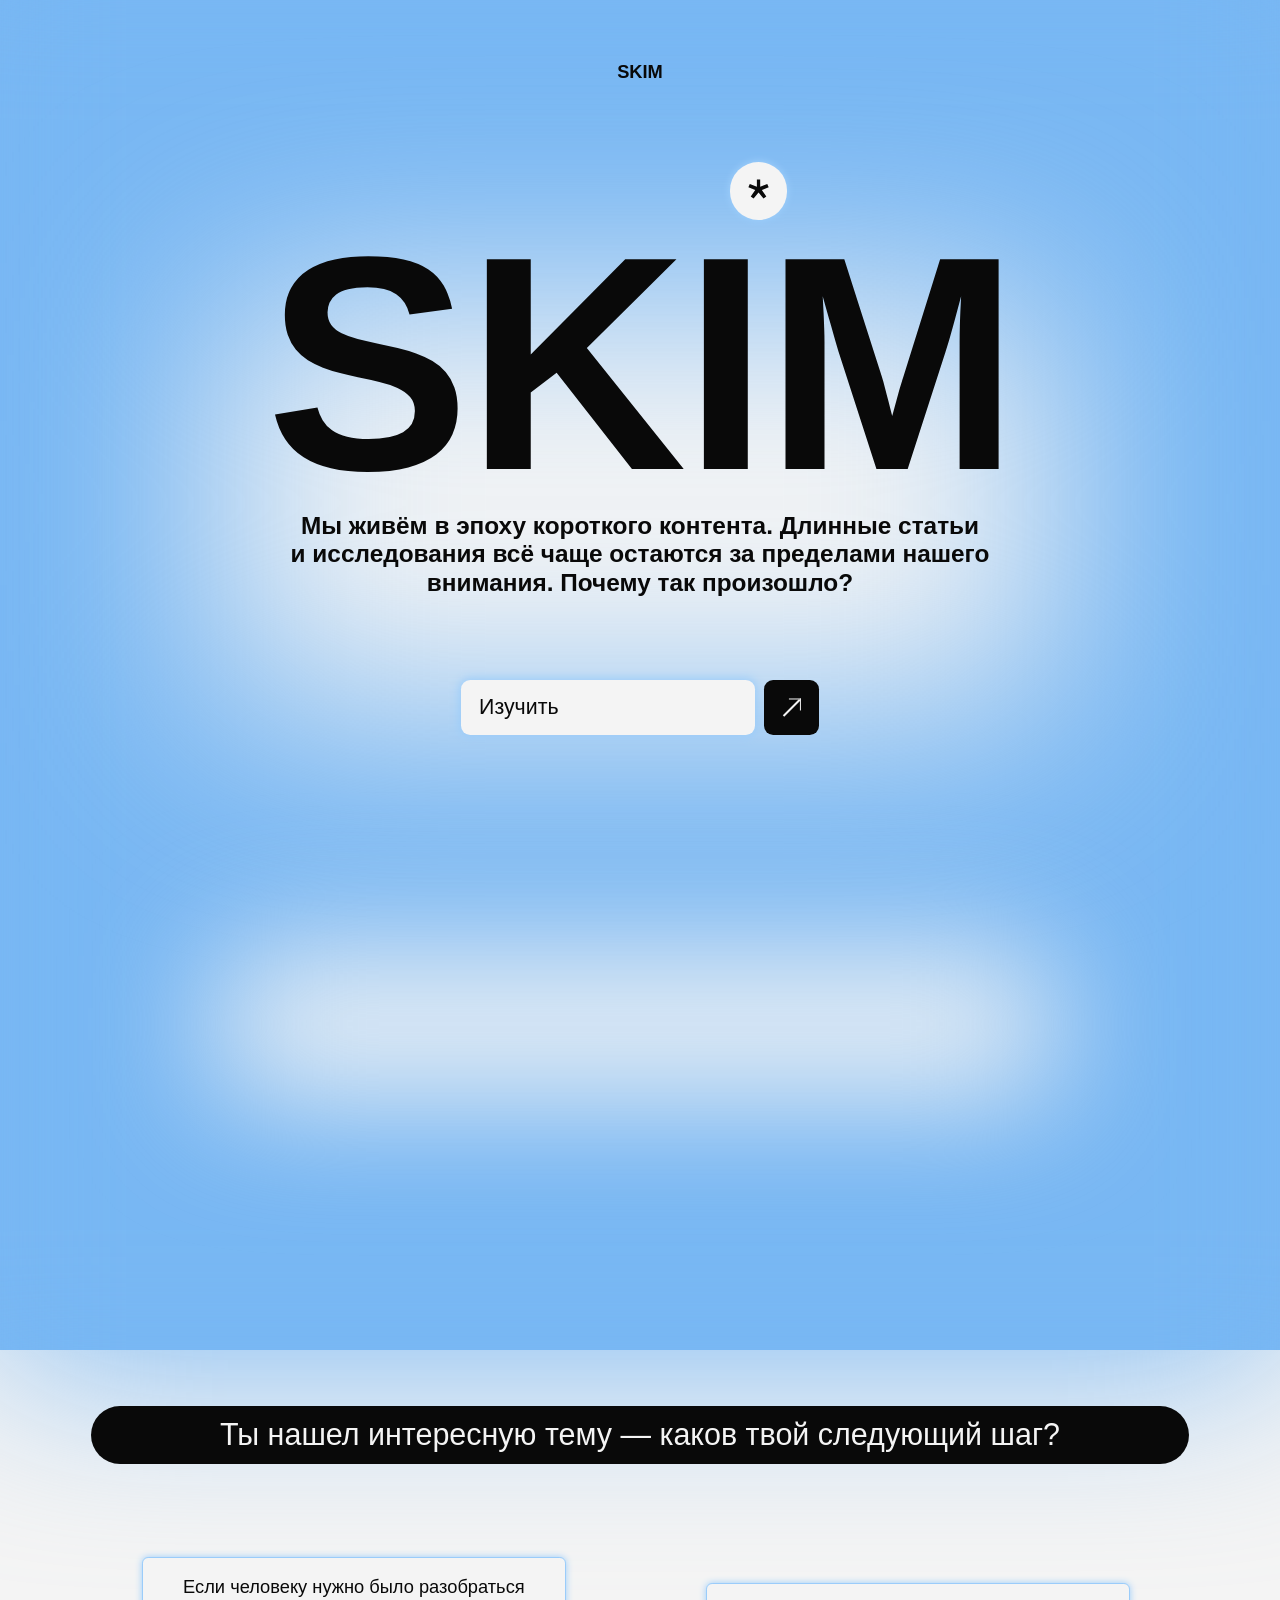
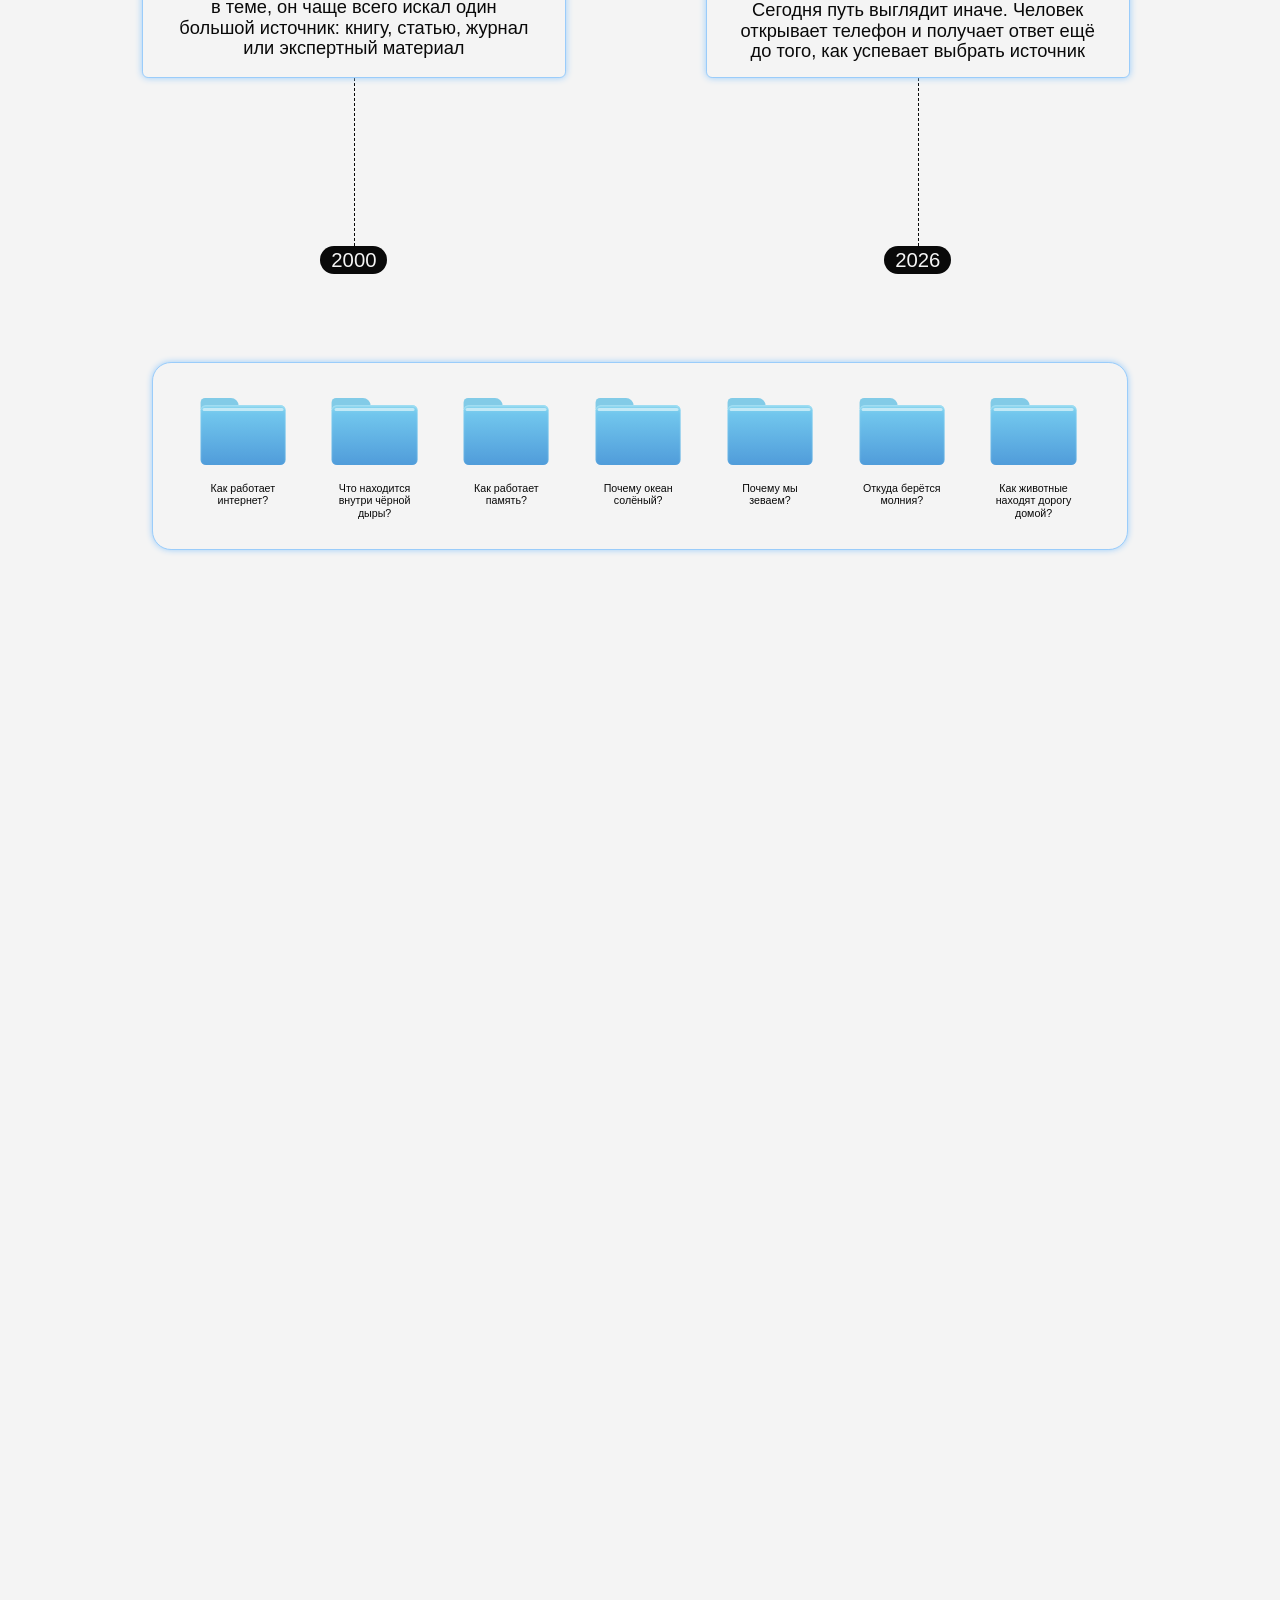
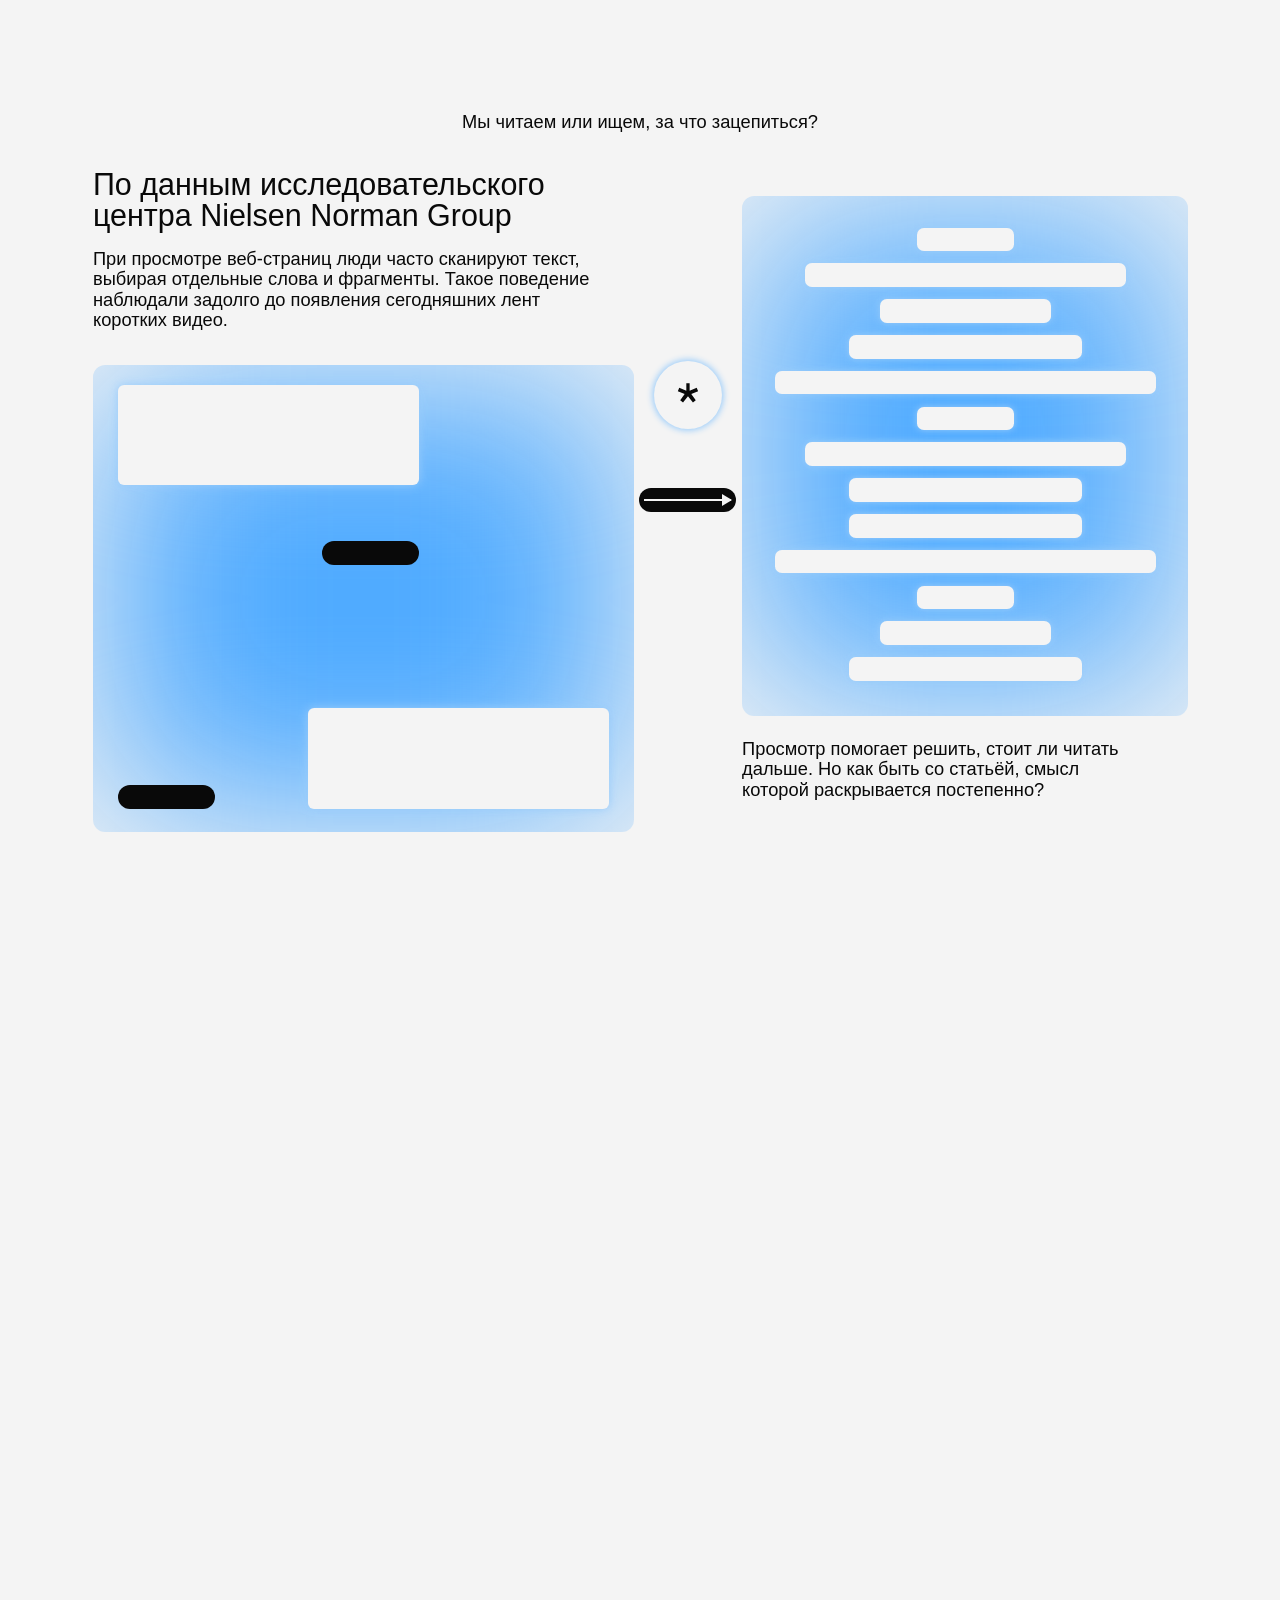
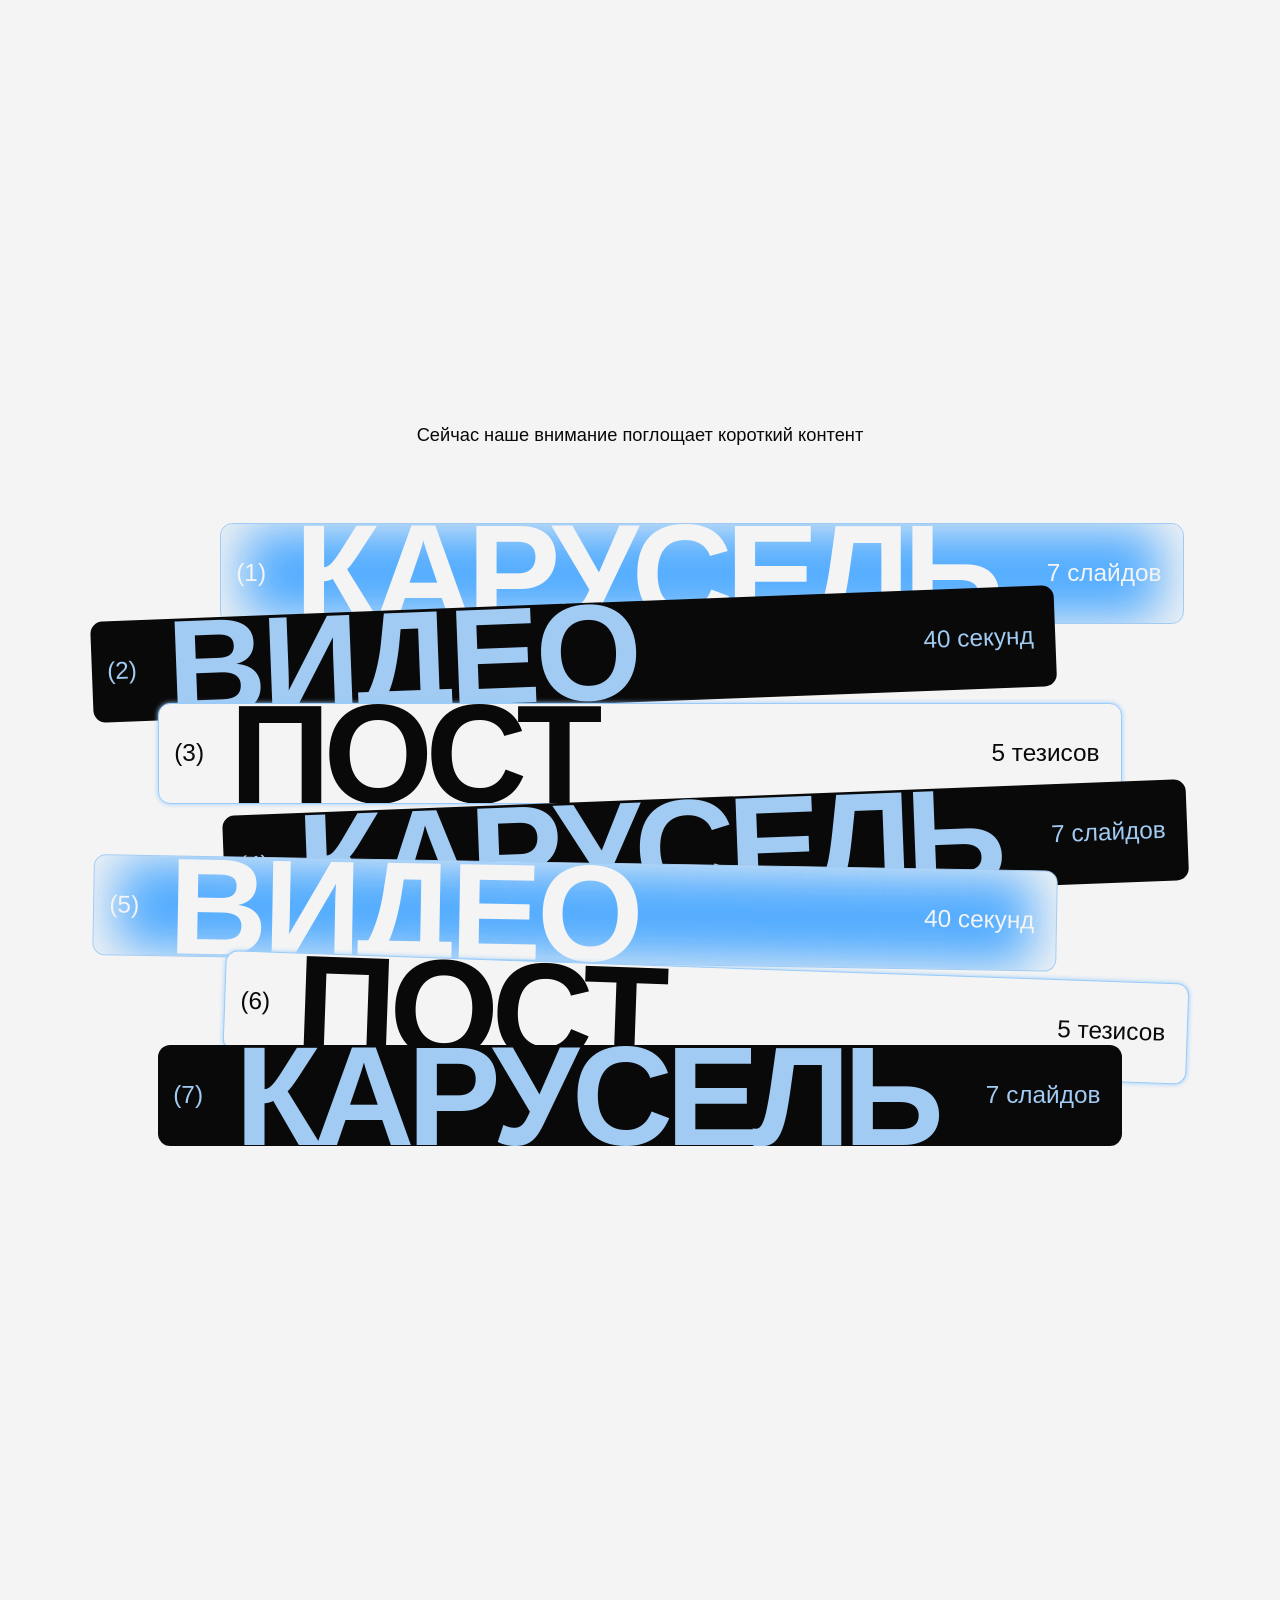
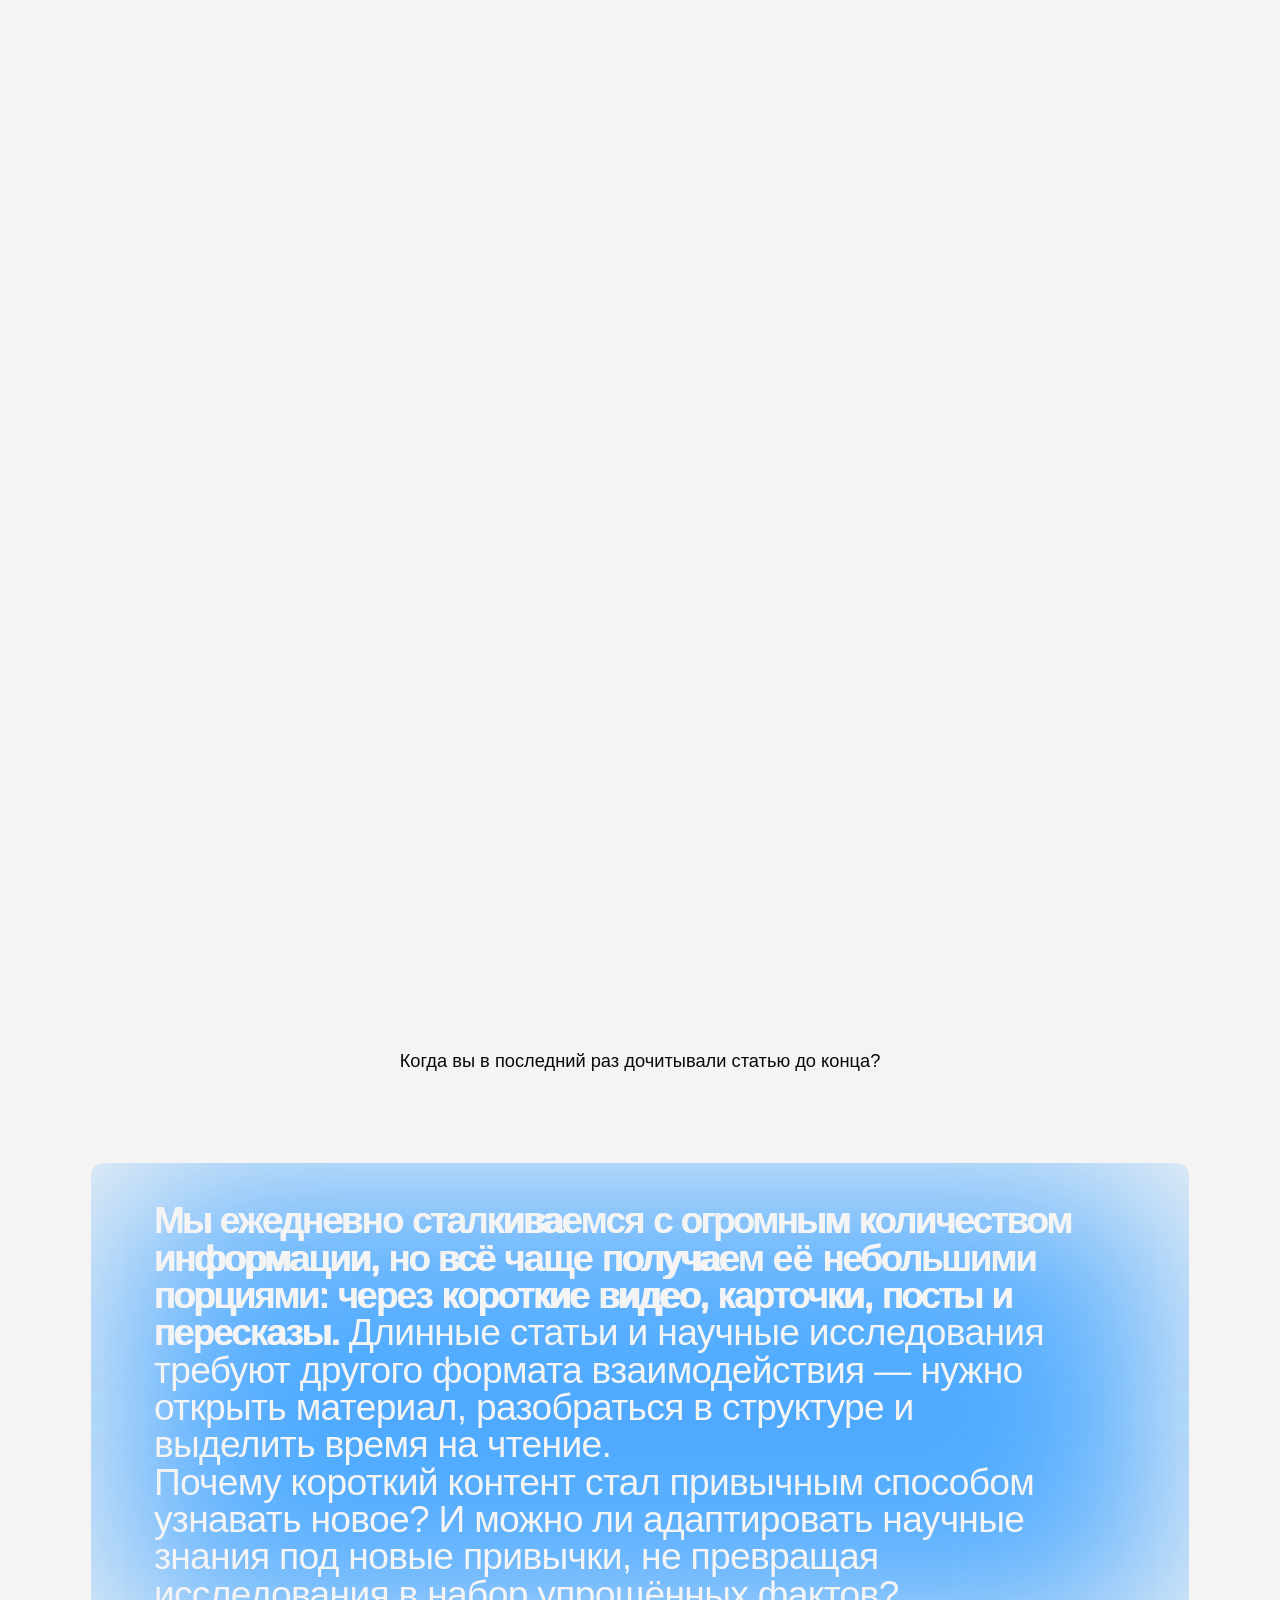
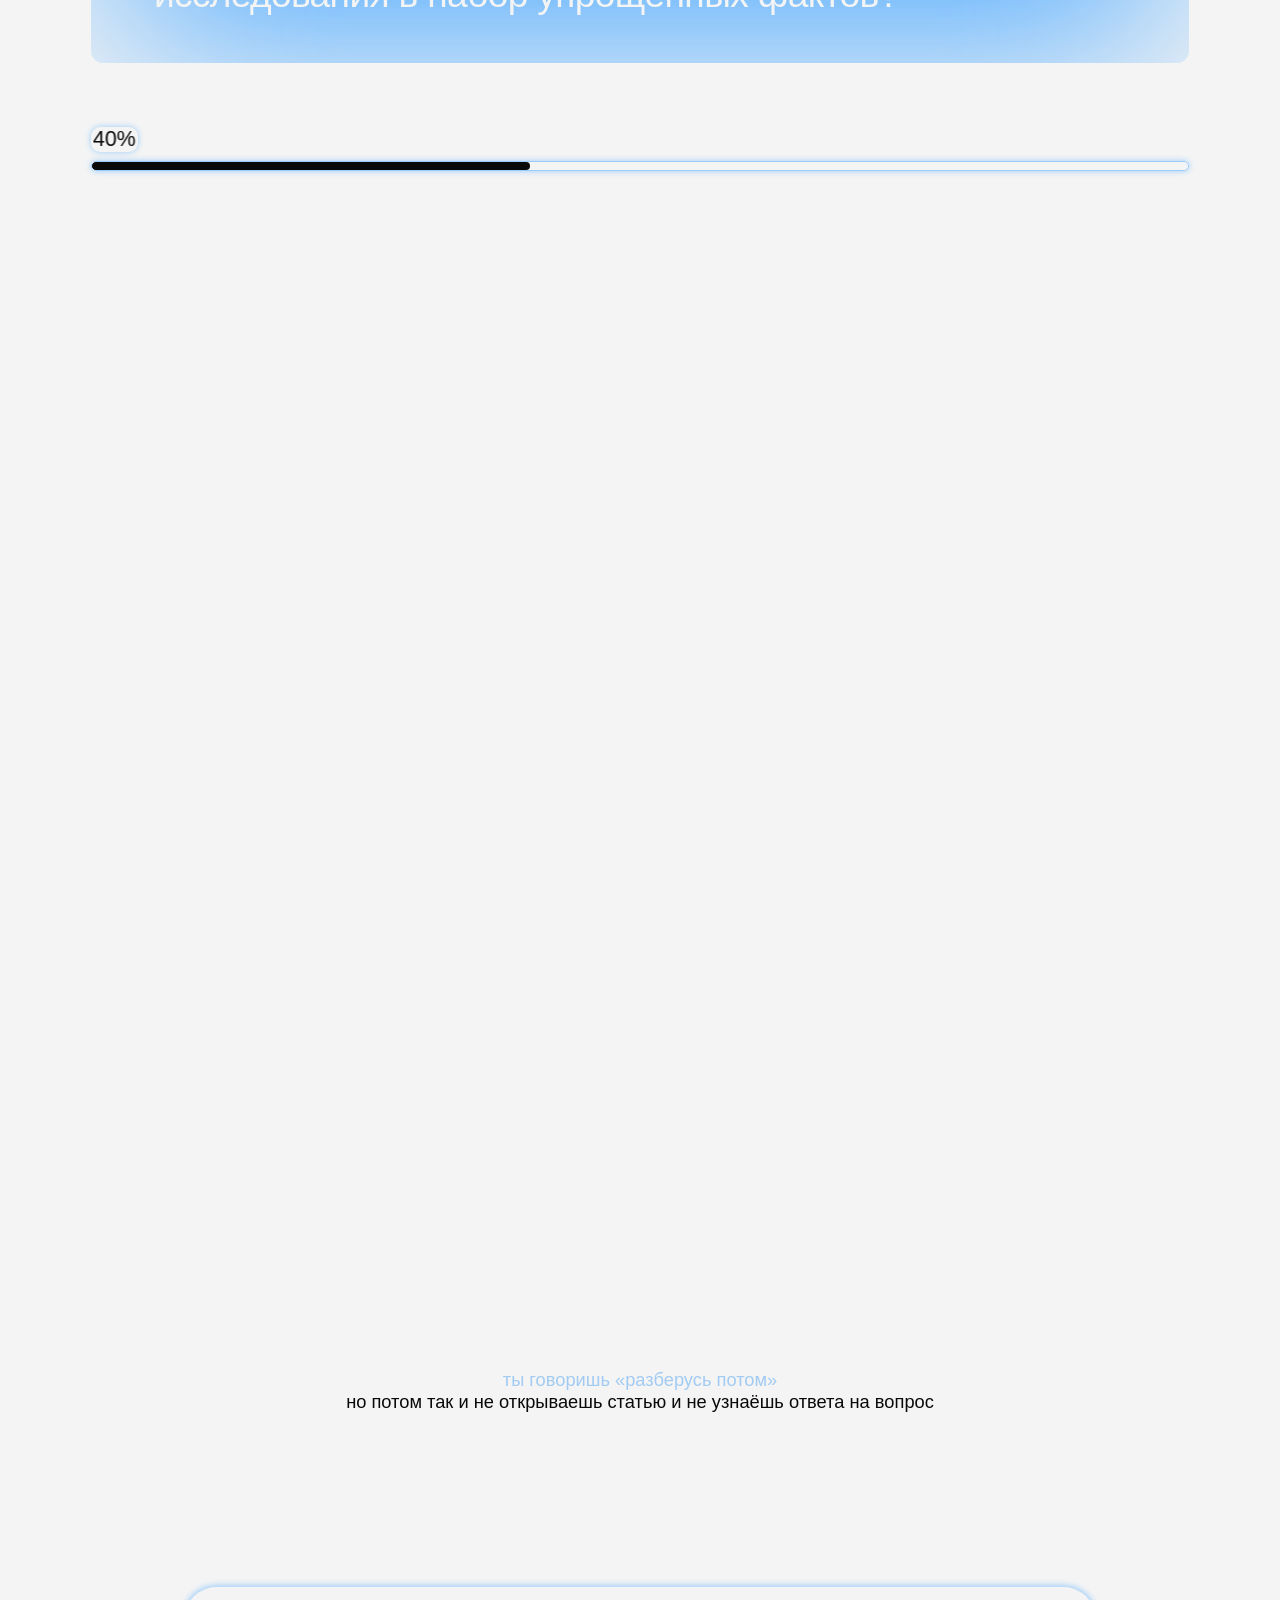
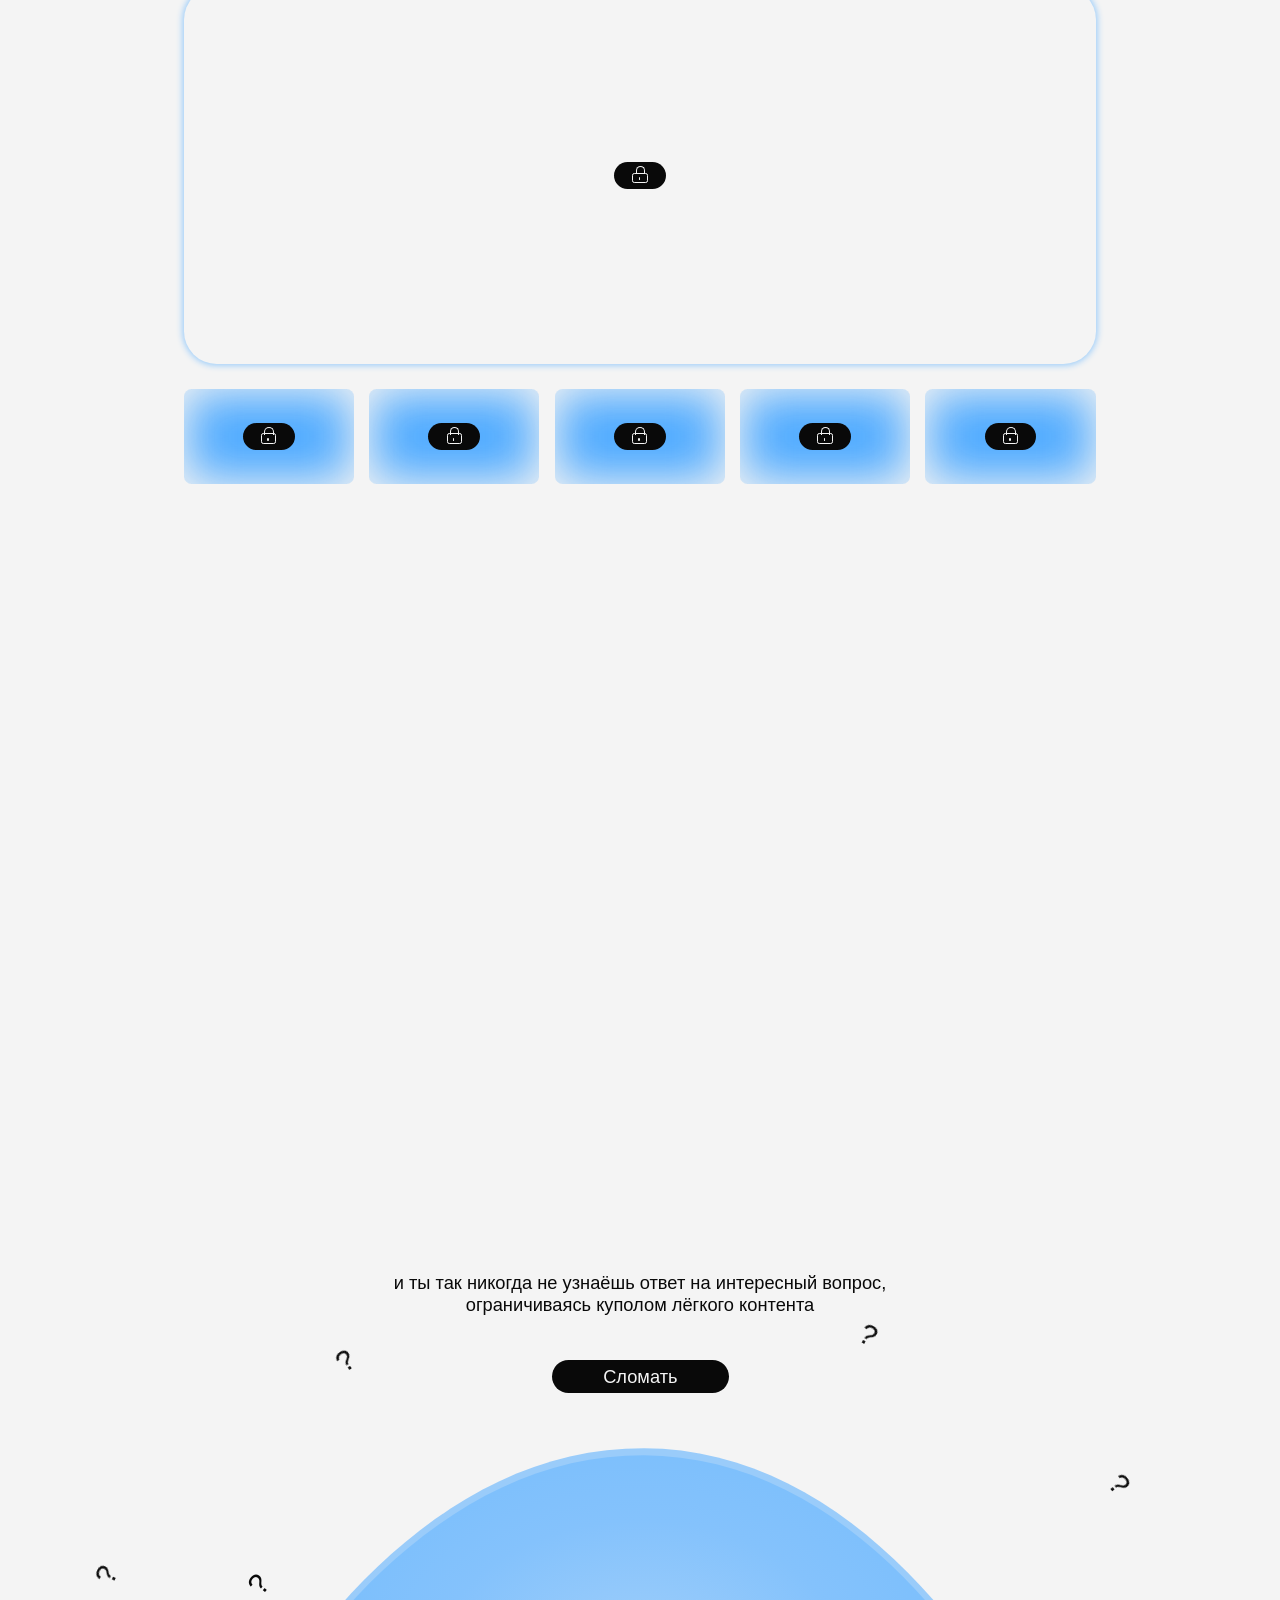
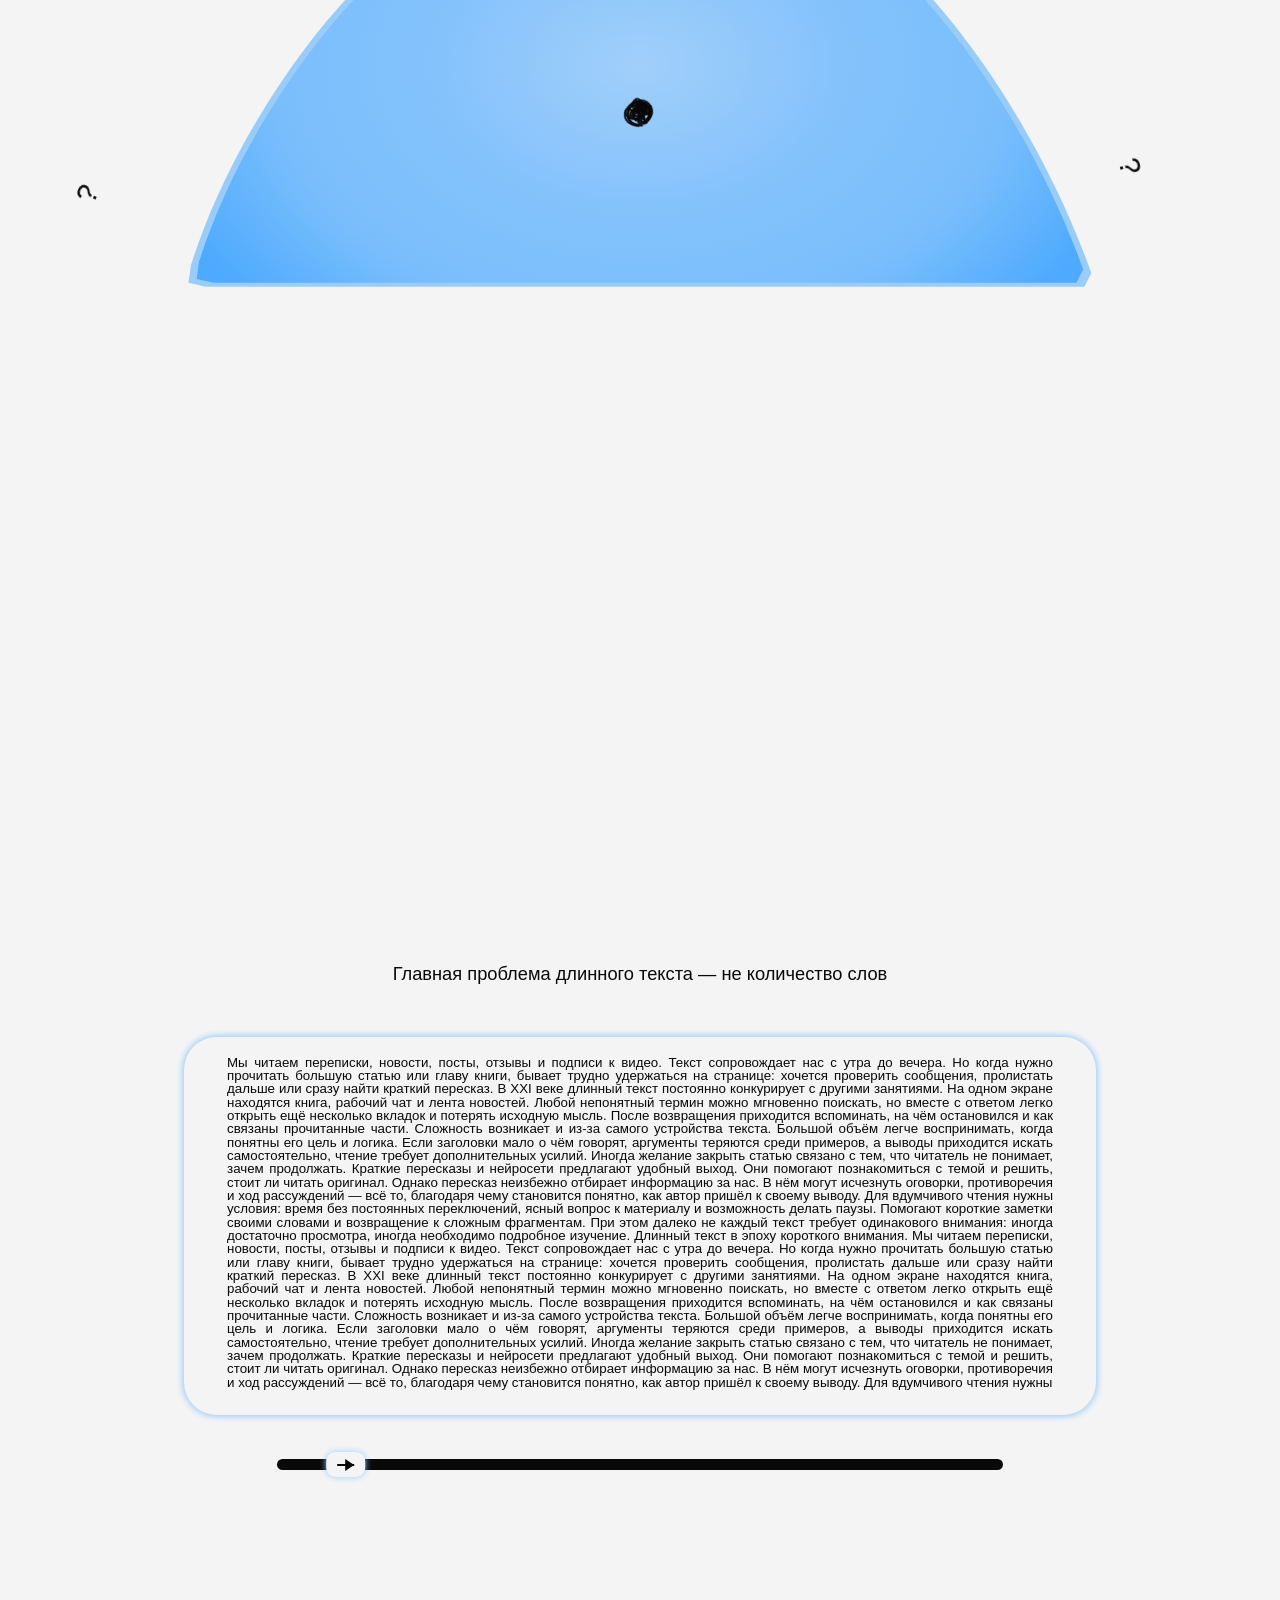
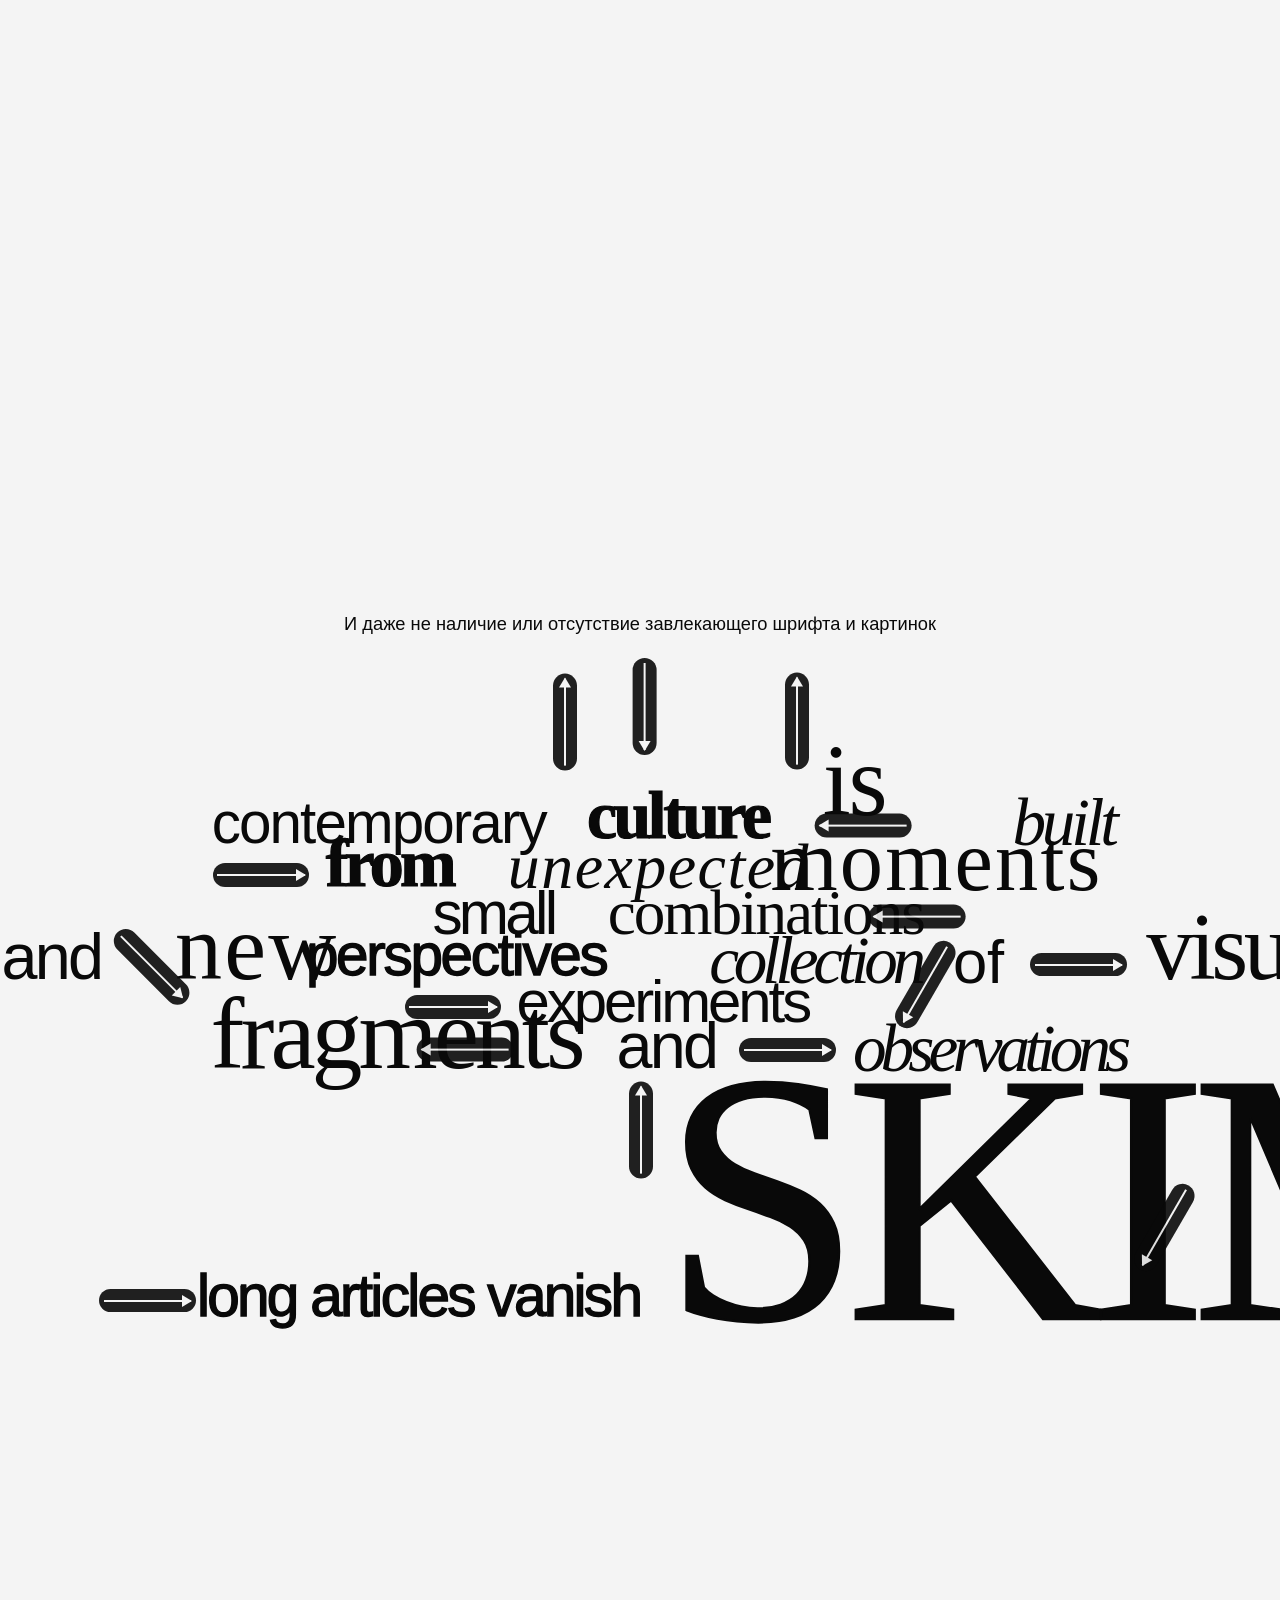
==== index.html @ c4852bf0 "aaaaaa" ====
<!doctype html>
<html lang="ru">
<head>
  <meta charset="utf-8">
  <meta name="viewport" content="width=device-width,initial-scale=1">
  <meta name="description" content="SKIM — интерактивный лонгрид о чтении и коротком контенте">
  <title>SKIM — как мы читаем</title>
  <link rel="stylesheet" href="stylesheet/skim.css">
  <link rel="stylesheet" href="stylesheet/dome.css">
  <link rel="stylesheet" href="stylesheet/part2.css?v=indicator-2">
  <link rel="stylesheet" href="stylesheet/revision.css?v=scroll-linked-1">
  <script src="geometry.js" defer></script>
  <script src="playback.js?v=scroll-slower-1" defer></script>
  <script src="part2-data.js?v=1" defer></script>
  <script src="part2.js?v=scroll-slower-1" defer></script>
  <script src="script.js?v=scroll-slower-1" defer></script>
  <script src="interactions.js?v=unexpected-2" defer></script>
</head>
<body>
<a class="skip" href="#screen-2">К содержанию</a>
<main>
<!-- 01: cover -->
<section id="screen-1" class="scene" data-scene="cover" aria-label="Экран 1"><div class="cover-atmosphere" aria-hidden="true"><i></i></div><div class="composition">
<p class="cover-brand">SKIM</p>
<h1 class="cover-title">SKIM</h1>
<p class="cover-description">Мы живём в эпоху короткого контента. Длинные статьи и исследования всё чаще остаются за пределами нашего внимания. Почему так произошло?</p>
<div class="definition">
  <button class="definition-trigger star-badge" aria-label="Значение слова SKIM" aria-expanded="false" data-tooltip-key="cover"><i class="asterisk" aria-hidden="true"></i></button>
</div>
<a class="learn explore-button" href="#screen-2"><span class="explore-label">Изучить</span><span class="explore-arrow" aria-hidden="true"><i></i></span></a>

</div></section>

<!-- 02: folders -->
<section id="screen-2" class="scene" data-scene="folders" aria-label="Экран 2"><div class="composition">

<h2 class="folder-heading">Ты нашел интересную тему — каков твой следующий шаг?</h2>
<div class="history-card history-card--past"><p>Если человеку нужно было разобраться<br> в теме, он чаще всего искал один<br> большой источник: книгу, статью, журнал<br> или экспертный материал</p></div>
<div class="history-card history-card--present"><p>Сегодня путь выглядит иначе. Человек<br> открывает телефон и получает ответ ещё<br> до того, как успевает выбрать источник</p></div>
<div class="history-connector history-connector--past" aria-hidden="true"></div><div class="history-connector history-connector--present" aria-hidden="true"></div>
<div class="year year--past"><span>2000</span></div><div class="year year--present"><span>2026</span></div>
<div class="folder-window"><div class="folder-viewport"><ul class="folder-tape"><li><div class="folder-icon" aria-hidden="true"><i></i></div><p>Почему исчезли динозавры?</p></li><li><div class="folder-icon" aria-hidden="true"><i></i></div><p>Как работает искусственный интеллект?</p></li><li><div class="folder-icon" aria-hidden="true"><i></i></div><p>Почему небо голубое?</p></li><li><div class="folder-icon" aria-hidden="true"><i></i></div><p>Как появилась жизнь на Земле?</p></li><li><div class="folder-icon" aria-hidden="true"><i></i></div><p>Почему мы видим сны?</p></li><li><div class="folder-icon" aria-hidden="true"><i></i></div><p>Как работает интернет?</p></li><li><div class="folder-icon" aria-hidden="true"><i></i></div><p>Что находится внутри чёрной дыры?</p></li><li><div class="folder-icon" aria-hidden="true"><i></i></div><p>Как работает память?</p></li><li><div class="folder-icon" aria-hidden="true"><i></i></div><p>Почему океан солёный?</p></li><li><div class="folder-icon" aria-hidden="true"><i></i></div><p>Почему мы зеваем?</p></li><li><div class="folder-icon" aria-hidden="true"><i></i></div><p>Откуда берётся молния?</p></li><li><div class="folder-icon" aria-hidden="true"><i></i></div><p>Как животные находят дорогу домой?</p></li></ul></div></div>

</div></section>

<!-- 03: scan -->
<section id="screen-3" class="scene" data-scene="scan" aria-label="Экран 3"><div class="composition">

<h2 class="scene-heading">Мы читаем или ищем, за что зацепиться?</h2>
<div class="scan-intro"><h3>По данным исследовательского<br> центра Nielsen Norman Group</h3><p>При просмотре веб-страниц люди часто сканируют текст,<br> выбирая отдельные слова и фрагменты. Такое поведение<br> наблюдали задолго до появления сегодняшних лент<br> коротких видео.</p></div>
<div class="scan-panel scan-panel--left"><div class="white-block white-block--top"></div><div class="white-block white-block--bottom"></div><i class="scanner scanner--one" data-direction="-1"></i><i class="scanner scanner--two" data-direction="1"></i></div>
<button class="scan-star star-badge" type="button" data-tooltip-key="scan" aria-label="О последовательном чтении" aria-expanded="false"><i class="asterisk" aria-hidden="true"></i></button>
<div class="scan-arrow arrow"><i></i></div>
<div class="scan-panel scan-panel--right"><div class="placed scan-line" style="--x:230;--y:42;--w:127;--h:31;"></div><div class="placed scan-line" style="--x:82;--y:89;--w:422;--h:31;"></div><div class="placed scan-line" style="--x:181;--y:136;--w:224;--h:31;"></div><div class="placed scan-line" style="--x:140;--y:183;--w:306;--h:31;"></div><div class="placed scan-line" style="--x:43;--y:230;--w:500;--h:31;"></div><div class="placed scan-line" style="--x:230;--y:277;--w:127;--h:31;"></div><div class="placed scan-line" style="--x:82;--y:324;--w:422;--h:31;"></div><div class="placed scan-line" style="--x:140;--y:371;--w:306;--h:31;"></div><div class="placed scan-line" style="--x:140;--y:418;--w:306;--h:31;"></div><div class="placed scan-line" style="--x:43;--y:465;--w:500;--h:31;"></div><div class="placed scan-line" style="--x:230;--y:512;--w:127;--h:31;"></div><div class="placed scan-line" style="--x:181;--y:559;--w:224;--h:31;"></div><div class="placed scan-line" style="--x:140;--y:606;--w:306;--h:31;"></div></div>
<p class="scan-caption">Просмотр помогает решить, стоит ли читать<br> дальше. Но как быть со статьёй, смысл<br> которой раскрывается постепенно?</p>

</div></section>

<!-- 04: cards -->
<section id="screen-4" class="scene scene--extended" data-scene="cards" aria-label="Экран 4"><div class="composition">
<h2 class="scene-heading">Сейчас наше внимание поглощает короткий контент</h2><div class="placed card-motion" style="--x:288.5;--y:193.3;--w:1265;--h:132;"><article class="content-card content-card--blue" style="--angle:0deg"><span class="card-number">(1)</span><h3 style="--title-x:96.467;--title-y:-24.847;--title-size:184.119;--title-track:-9.507;">КАРУСЕЛЬ</h3><p>7 слайдов</p></article></div><div class="placed card-motion" style="--x:118.56;--y:323.31;--w:1265;--h:132;"><article class="content-card content-card--black" style="--angle:-2.2deg"><span class="card-number">(2)</span><h3 style="--title-x:98.980;--title-y:-23.851;--title-size:179.775;--title-track:-5.852;">ВИДЕО</h3><p>40 секунд</p></article></div><div class="placed card-motion" style="--x:208;--y:429.8;--w:1265;--h:132;"><article class="content-card content-card--white" style="--angle:0deg"><span class="card-number">(3)</span><h3 style="--title-x:92.660;--title-y:-24.838;--title-size:184.780;--title-track:-9.622;">ПОСТ</h3><p>5 тезисов</p></article></div><div class="placed card-motion" style="--x:291.19;--y:577.1;--w:1265;--h:132;"><article class="content-card content-card--black" style="--angle:-2.2deg"><span class="card-number">(4)</span><h3 style="--title-x:96.467;--title-y:-24.847;--title-size:184.119;--title-track:-9.507;">КАРУСЕЛЬ</h3><p>7 слайдов</p></article></div><div class="placed card-motion" style="--x:122.75;--y:627.89;--w:1265;--h:132;"><article class="content-card content-card--blue" style="--angle:1deg"><span class="card-number">(5)</span><h3 style="--title-x:98.000;--title-y:-23.851;--title-size:179.775;--title-track:-5.852;">ВИДЕО</h3><p>40 секунд</p></article></div><div class="placed card-motion" style="--x:296;--y:752.8;--w:1265;--h:132;"><article class="content-card content-card--white" style="--angle:2deg"><span class="card-number">(6)</span><h3 style="--title-x:92.660;--title-y:-24.838;--title-size:184.780;--title-track:-9.622;">ПОСТ</h3><p>5 тезисов</p></article></div><div class="placed card-motion" style="--x:208;--y:878.49;--w:1265;--h:132;"><article class="content-card content-card--black" style="--angle:0deg"><span class="card-number">(7)</span><h3 style="--title-x:100.967;--title-y:-23.050;--title-size:184.112;--title-track:-9.507;">КАРУСЕЛЬ</h3><p>7 слайдов</p></article></div>
</div></section>

<!-- 05: phrase -->
<section id="screen-5" class="scene" data-scene="phrase" aria-label="Экран 5"><div class="composition">
<p class="revealing-phrase">Здесь всё сразу понятно... Знакомая картинка,<br> короткое объяснение, готовый вывод</p>
</div></section>

<!-- 06: reading -->
<section id="screen-6" class="scene scene--extended" data-scene="reading" aria-label="Экран 6"><div class="composition">

<h2 class="scene-heading">Когда вы в последний раз дочитывали статью до конца?</h2>
<div class="reading-panel blue-panel">
<p class="reading-paragraph">Мы ежедневно сталкиваемся с огромным количеством<br class="desktop-break"> информации, но всё чаще получаем её небольшими<br class="desktop-break"> порциями: через короткие видео, карточки, посты и<br class="desktop-break"> пересказы. Длинные статьи и научные исследования<br class="desktop-break"> требуют другого формата взаимодействия — нужно<br class="desktop-break"> открыть материал, разобраться в структуре и<br class="desktop-break"> выделить время на чтение.</p>
<p>Почему короткий контент стал привычным способом<br class="desktop-break"> узнавать новое? И можно ли адаптировать научные<br class="desktop-break"> знания под новые привычки, не превращая<br class="desktop-break"> исследования в набор упрощённых фактов?</p>
</div>
<div class="read-counter" aria-label="Прогресс чтения"><div class="counter-tape"><span>5%</span><span>10%</span><span>15%</span><span>20%</span><span>25%</span><span>30%</span><span>35%</span><span>40%</span></div></div>
<div class="read-track"><div class="read-runner"></div></div>

</div></section>

<!-- 07: locks -->
<section id="screen-7" class="scene" data-scene="locks" aria-label="Экран 7"><div class="composition">

<h2 class="scene-heading lock-heading"><span>ты говоришь «разберусь потом»</span><br> но потом так и не открываешь статью и не узнаёшь ответа на вопрос</h2>
<div class="locked-main"><button class="lock-badge" type="button" aria-label="Показать отвлекающее уведомление"><i class="lock" aria-hidden="true"></i><span class="sr-only">Закрыто</span></button></div>
<div class="locked-row"><div class="locked-tile blue-panel"><button class="lock-badge" type="button" aria-label="Показать отвлекающее уведомление"><i class="lock" aria-hidden="true"></i><span class="sr-only">Закрыто</span></button></div><div class="locked-tile blue-panel"><button class="lock-badge" type="button" aria-label="Показать отвлекающее уведомление"><i class="lock" aria-hidden="true"></i><span class="sr-only">Закрыто</span></button></div><div class="locked-tile blue-panel"><button class="lock-badge" type="button" aria-label="Показать отвлекающее уведомление"><i class="lock" aria-hidden="true"></i><span class="sr-only">Закрыто</span></button></div><div class="locked-tile blue-panel"><button class="lock-badge" type="button" aria-label="Показать отвлекающее уведомление"><i class="lock" aria-hidden="true"></i><span class="sr-only">Закрыто</span></button></div><div class="locked-tile blue-panel"><button class="lock-badge" type="button" aria-label="Показать отвлекающее уведомление"><i class="lock" aria-hidden="true"></i><span class="sr-only">Закрыто</span></button></div></div>
</div></section>

<!-- 08: dome -->
<section id="screen-8" class="scene" data-scene="dome" aria-label="Экран 8"><div class="composition">

<div class="dome-intro"><h2 class="scene-heading dome-heading">и ты так никогда не узнаёшь ответ на интересный вопрос,<br> ограничиваясь куполом лёгкого контента</h2>
<button class="break-button pill-button" type="button">Сломать</button></div><div class="dome-illustration">
<span class="placed outer-question" style="--x:1126;--y:339;--w:35;--h:45;--angle:30deg;">?</span><span class="placed outer-question" style="--x:1453;--y:535;--w:35;--h:45;--angle:50deg;">?</span><span class="placed outer-question" style="--x:1463;--y:905;--w:35;--h:45;--angle:75deg;">?</span><span class="placed outer-question" style="--x:129;--y:642;--w:35;--h:45;--angle:-65deg;">?</span><span class="placed outer-question" style="--x:443;--y:365;--w:35;--h:45;--angle:-35deg;">?</span><span class="placed outer-question" style="--x:104;--y:929;--w:35;--h:45;--angle:-65deg;">?</span><span class="placed outer-question" style="--x:329;--y:656;--w:35;--h:45;--angle:-50deg;">?</span><div class="dome-shape" aria-hidden="true"></div><div class="dome-symbols"><span class="placed dome-symbol" style="--x:530;--y:839;--w:42;--h:44;--angle:-42deg;">%</span><span class="placed dome-symbol" style="--x:558;--y:671;--w:42;--h:44;--angle:45deg;">^</span><span class="placed dome-symbol" style="--x:342;--y:971;--w:42;--h:44;--angle:30deg;">@</span><span class="placed dome-symbol" style="--x:764;--y:770;--w:42;--h:44;--angle:0deg;">@</span><span class="placed dome-symbol" style="--x:1011;--y:826;--w:42;--h:44;--angle:0deg;">⌁</span><span class="placed dome-symbol" style="--x:810;--y:567;--w:42;--h:44;--angle:0deg;">~</span><span class="placed dome-symbol" style="--x:546;--y:973;--w:42;--h:44;--angle:50deg;">›</span><span class="placed dome-symbol" style="--x:683;--y:668;--w:42;--h:44;--angle:0deg;">*</span><span class="placed dome-symbol" style="--x:682;--y:914;--w:42;--h:44;--angle:0deg;">*</span><span class="placed dome-symbol" style="--x:828;--y:1015;--w:42;--h:44;--angle:25deg;">@</span><span class="placed dome-symbol" style="--x:911;--y:676;--w:42;--h:44;--angle:30deg;">%</span><span class="placed dome-symbol" style="--x:1115;--y:917;--w:42;--h:44;--angle:0deg;">↗</span><span class="placed dome-symbol" style="--x:1281;--y:954;--w:42;--h:44;--angle:-15deg;">ι</span><span class="placed dome-symbol" style="--x:1030;--y:982;--w:42;--h:44;--angle:0deg;">*</span><span class="placed dome-symbol" style="--x:1080;--y:724;--w:42;--h:44;--angle:0deg;">*</span><span class="placed dome-symbol" style="--x:853;--y:854;--w:42;--h:44;--angle:0deg;">*</span><span class="placed dome-symbol" style="--x:420;--y:871;--w:42;--h:44;--angle:0deg;">*</span></div></div>
</div></section>

<!-- 09: slider -->
<section id="screen-9" class="scene" data-scene="slider" aria-label="Экран 9"><div class="composition">

<h2 class="scene-heading">Главная проблема длинного текста — не количество слов</h2>
<div class="resize-panel"><p class="resize-copy">Мы читаем переписки, новости, посты, отзывы и подписи к видео. Текст сопровождает нас с утра до вечера. Но когда нужно прочитать большую статью или главу книги, бывает трудно удержаться на странице: хочется проверить сообщения, пролистать дальше или сразу найти краткий пересказ. В XXI веке длинный текст постоянно конкурирует с другими занятиями. На одном экране находятся книга, рабочий чат и лента новостей. Любой непонятный термин можно мгновенно поискать, но вместе с ответом легко открыть ещё несколько вкладок и потерять исходную мысль. После возвращения приходится вспоминать, на чём остановился и как связаны прочитанные части. Сложность возникает и из-за самого устройства текста. Большой объём легче воспринимать, когда понятны его цель и логика. Если заголовки мало о чём говорят, аргументы теряются среди примеров, а выводы приходится искать самостоятельно, чтение требует дополнительных усилий. Иногда желание закрыть статью связано с тем, что читатель не понимает, зачем продолжать. Краткие пересказы и нейросети предлагают удобный выход. Они помогают познакомиться с темой и решить, стоит ли читать оригинал. Однако пересказ неизбежно отбирает информацию за нас. В нём могут исчезнуть оговорки, противоречия и ход рассуждений — всё то, благодаря чему становится понятно, как автор пришёл к своему выводу. Для вдумчивого чтения нужны условия: время без постоянных переключений, ясный вопрос к материалу и возможность делать паузы. Помогают короткие заметки своими словами и возвращение к сложным фрагментам. При этом далеко не каждый текст требует одинакового внимания: иногда достаточно просмотра, иногда необходимо подробное изучение. Длинный текст в эпоху короткого внимания. Мы читаем переписки, новости, посты, отзывы и подписи к видео. Текст сопровождает нас с утра до вечера. Но когда нужно прочитать большую статью или главу книги, бывает трудно удержаться на странице: хочется проверить сообщения, пролистать дальше или сразу найти краткий пересказ. В XXI веке длинный текст постоянно конкурирует с другими занятиями. На одном экране находятся книга, рабочий чат и лента новостей. Любой непонятный термин можно мгновенно поискать, но вместе с ответом легко открыть ещё несколько вкладок и потерять исходную мысль. После возвращения приходится вспоминать, на чём остановился и как связаны прочитанные части. Сложность возникает и из-за самого устройства текста. Большой объём легче воспринимать, когда понятны его цель и логика. Если заголовки мало о чём говорят, аргументы теряются среди примеров, а выводы приходится искать самостоятельно, чтение требует дополнительных усилий. Иногда желание закрыть статью связано с тем, что читатель не понимает, зачем продолжать. Краткие пересказы и нейросети предлагают удобный выход. Они помогают познакомиться с темой и решить, стоит ли читать оригинал. Однако пересказ неизбежно отбирает информацию за нас. В нём могут исчезнуть оговорки, противоречия и ход рассуждений — всё то, благодаря чему становится понятно, как автор пришёл к своему выводу. Для вдумчивого чтения нужны условия: время без постоянных переключений, ясный вопрос к материалу и возможность делать паузы. Помогают короткие заметки своими словами и возвращение к сложным фрагментам. При этом далеко не каждый текст требует одинакового внимания: иногда достаточно просмотра, иногда необходимо подробное изучениеДлинный текст в эпоху короткого внимания Мы читаем переписки, новости, посты, отзывы и подписи к видео. Текст сопровождает нас с утра до вечера. Но когда нужно прочитать большую статью или главу книги, бывает трудно удержаться на странице: хочется проверить сообщения, пролистать дальше или сразу найти краткий пересказ. В XXI веке длинный текст постоянно конкурирует с другими занятиями. На одном экране находятся книга, рабочий чат и лента новостей. Любой непонятный термин можно мгновенно поискать, но вместе с ответом легко открыть ещё несколько вкладок и потерять исходную мысль. После возвращения приходится вспоминать, на чём остановился и как связаны прочитанные части. Сложность возникает и из-за самого устройства текста. Большой объём легче воспринимать, когда понятны его цель и логика. Если заголовки мало о чём говорят, аргументы теряются среди примеров, а выводы приходится искать самостоятельно, чтение требует дополнительных усилий. Иногда желание закрыть статью связано с тем, что читатель не понимает, зачем продолжать. Краткие пересказы и нейросети предлагают удобный выход. Они помогают познакомиться с темой и решить, стоит ли читать оригинал. Однако пересказ неизбежно отбирает информацию за нас. В нём могут исчезнуть оговорки, противоречия и ход рассуждений — всё то, благодаря чему становится понятно, как автор пришёл к своему выводу.</p></div>
<div class="text-size-control"><label class="sr-only" for="text-size">Размер текста</label><div class="size-track" aria-hidden="true"></div><span class="size-thumb" aria-hidden="true"><i></i></span><input id="text-size" type="range" min="10" max="38" value="12" step="1" aria-label="Размер текста"></div>

</div></section>

<!-- 10: final -->
<section id="screen-10" class="scene scene--extended" data-scene="final" aria-label="Экран 10"><div class="composition">
<h2 class="scene-heading">И даже не наличие или отсутствие завлекающего шрифта и картинок</h2><div class="collage"><span class="placed collage-word collage-skim" style="--x:869.113;--y:596.469;--font:470.000;--tracking:-20.895;font-family:SkimCondensed, &quot;Bodoni MT Condensed&quot;, &quot;Times New Roman&quot;, serif;">SKIM</span><span class="placed collage-word sans" style="--x:277.800;--y:300.023;--font:76.593;--tracking:-2.478;font-family:SkimArial, Arial, sans-serif;">contemporary</span><span class="placed collage-word serif-heavy" style="--x:770.300;--y:284.742;--font:88.824;--tracking:-4.465;font-family:&quot;Times New Roman&quot;, serif;">culture</span><span class="placed collage-word condensed" style="--x:1080;--y:218;--font:132;--tracking:-3;">is</span><span class="placed collage-word serif-italic" style="--x:1328.800;--y:294.460;--font:88.060;--tracking:-5.390;font-family:SkimBodoni, &quot;Bodoni MT&quot;, &quot;Times New Roman&quot;, serif;">built</span><span class="placed collage-word serif-heavy" style="--x:427.400;--y:346.833;--font:89.275;--tracking:-4.957;font-family:&quot;Times New Roman&quot;, serif;">from</span><span class="placed collage-word serif-italic" style="--x:666.500;--y:354.487;--font:83.846;--tracking:1.957;font-family:SkimBodoni, &quot;Bodoni MT&quot;, &quot;Times New Roman&quot;, serif;">unexpected</span><span class="placed collage-word condensed" style="--x:1011.200;--y:332.062;--font:113.393;--tracking:2.870;font-family:SkimCondensed, &quot;Bodoni MT Condensed&quot;, &quot;Times New Roman&quot;, serif;">moments</span><span class="placed collage-word sans" style="--x:567.600;--y:417.605;--font:79.178;--tracking:-4.963;font-family:SkimArial, Arial, sans-serif;">small</span><span class="placed collage-word condensed" style="--x:797.700;--y:416.487;--font:82.958;--tracking:-2.679;font-family:Times New Roman;">combinations</span><span class="placed collage-word sans" style="--x:2.100;--y:472.960;--font:84.932;--tracking:-3.684;font-family:SkimArial, Arial, sans-serif;">and</span><span class="placed collage-word condensed" style="--x:229.700;--y:439.590;--font:123.556;--tracking:2.886;font-family:SkimCondensed, &quot;Bodoni MT Condensed&quot;, &quot;Times New Roman&quot;, serif;">new</span><span class="placed collage-word sans-heavy" style="--x:401.500;--y:473.423;--font:76.739;--tracking:-3.016;font-family:SkimArial, Arial, sans-serif;">perspectives</span><span class="placed collage-word serif-italic" style="--x:930.800;--y:474.560;--font:88.060;--tracking:-6.928;font-family:SkimBodoni, &quot;Bodoni MT&quot;, &quot;Times New Roman&quot;, serif;">collection</span><span class="placed collage-word sans" style="--x:1250.700;--y:480.396;--font:80.811;--tracking:-0.343;font-family:SkimArial, Arial, sans-serif;">of</span><span class="placed collage-word condensed" style="--x:1504.600;--y:440.081;--font:124.615;--tracking:-5.818;font-family:SkimCondensed, &quot;Bodoni MT Condensed&quot;, &quot;Times New Roman&quot;, serif;">visual</span><span class="placed collage-word sans" style="--x:678.000;--y:534.405;--font:78.696;--tracking:-4.056;font-family:SkimArial, Arial, sans-serif;">experiments</span><span class="placed collage-word condensed" style="--x:276.400;--y:548.018;--font:133.647;--tracking:-5.244;font-family:SkimCondensed, &quot;Bodoni MT Condensed&quot;, &quot;Times New Roman&quot;, serif;">fragments</span><span class="placed collage-word sans" style="--x:809.300;--y:589.760;--font:84.932;--tracking:-3.684;font-family:SkimArial, Arial, sans-serif;">and</span><span class="placed collage-word serif-italic" style="--x:1119.400;--y:591.260;--font:88.060;--tracking:-7.693;font-family:SkimBodoni, &quot;Bodoni MT&quot;, &quot;Times New Roman&quot;, serif;">observations</span><span class="placed collage-word sans-heavy" style="--x:258.500;--y:921.923;--font:76.882;--tracking:-3.593;font-family:SkimArial, Arial, sans-serif;">long articles vanish</span><div class="collage-arrows" aria-hidden="true"><div class="placed arrow" style="--x:831;--y:122;--w:127;--h:31;--angle:90deg;"><i></i></div><div class="placed arrow" style="--x:279;--y:391;--w:127;--h:31;--angle:0deg;"><i></i></div><div class="placed arrow" style="--x:149;--y:478;--w:127;--h:31;--angle:45deg;"><i></i></div><div class="placed arrow" style="--x:1223;--y:494;--w:127;--h:31;--angle:120deg;"><i></i></div><div class="placed arrow" style="--x:1537;--y:813;--w:127;--h:31;--angle:120deg;"><i></i></div><div class="placed arrow" style="--x:130;--y:950;--w:127;--h:31;--angle:0deg;"><i></i></div><div class="placed arrow" style="--x:1236;--y:446;--w:127;--h:31;--angle:180deg;"><i></i></div><div class="placed arrow" style="--x:1165;--y:327;--w:127;--h:31;--angle:180deg;"><i></i></div><div class="placed arrow" style="--x:826;--y:774;--w:127;--h:31;--angle:-90deg;"><i></i></div><div class="placed arrow" style="--x:1030;--y:237;--w:127;--h:31;--angle:-90deg;"><i></i></div><div class="placed arrow" style="--x:726;--y:239;--w:127;--h:31;--angle:-90deg;"><i></i></div><div class="placed arrow" style="--x:531;--y:565;--w:127;--h:31;--angle:0deg;"><i></i></div><div class="placed arrow" style="--x:970;--y:621;--w:127;--h:31;--angle:0deg;"><i></i></div><div class="placed arrow" style="--x:1352;--y:509;--w:127;--h:31;--angle:0deg;"><i></i></div><div class="placed arrow" style="--x:643;--y:621;--w:127;--h:31;--angle:180deg;"><i></i></div></div><div class="collage-stars"><button class="placed star-badge" type="button" data-tooltip-key="final-0" aria-expanded="false" style="--x:1547;--y:401;--w:90;--h:90;"><i class="asterisk" aria-hidden="true"></i></button><button class="placed star-badge" type="button" data-tooltip-key="final-1" aria-expanded="false" style="--x:900;--y:231;--w:90;--h:90;"><i class="asterisk" aria-hidden="true"></i></button><button class="placed star-badge" type="button" data-tooltip-key="final-2" aria-expanded="false" style="--x:343;--y:229;--w:90;--h:90;"><i class="asterisk" aria-hidden="true"></i></button><button class="placed star-badge" type="button" data-tooltip-key="final-3" aria-expanded="false" style="--x:1263;--y:259;--w:90;--h:90;"><i class="asterisk" aria-hidden="true"></i></button><button class="placed star-badge" type="button" data-tooltip-key="final-4" aria-expanded="false" style="--x:629;--y:349;--w:90;--h:90;"><i class="asterisk" aria-hidden="true"></i></button><button class="placed star-badge" type="button" data-tooltip-key="final-5" aria-expanded="false" style="--x:952;--y:371;--w:90;--h:90;"><i class="asterisk" aria-hidden="true"></i></button><button class="placed star-badge" type="button" data-tooltip-key="final-6" aria-expanded="false" style="--x:490;--y:421;--w:90;--h:90;"><i class="asterisk" aria-hidden="true"></i></button><button class="placed star-badge" type="button" data-tooltip-key="final-7" aria-expanded="false" style="--x:152;--y:379;--w:90;--h:90;"><i class="asterisk" aria-hidden="true"></i></button><button class="placed star-badge" type="button" data-tooltip-key="final-8" aria-expanded="false" style="--x:150;--y:565;--w:90;--h:90;"><i class="asterisk" aria-hidden="true"></i></button><button class="placed star-badge" type="button" data-tooltip-key="final-9" aria-expanded="false" style="--x:821;--y:476;--w:90;--h:90;"><i class="asterisk" aria-hidden="true"></i></button><button class="placed star-badge" type="button" data-tooltip-key="final-10" aria-expanded="false" style="--x:390;--y:848;--w:90;--h:90;"><i class="asterisk" aria-hidden="true"></i></button><button class="placed star-badge" type="button" data-tooltip-key="final-11" aria-expanded="false" style="--x:1299;--y:546;--w:90;--h:90;"><i class="asterisk" aria-hidden="true"></i></button></div></div>
</div></section>

<!-- Part II: words -->
<section id="screen-11" class="scene scene--extended part-two" data-scene="part2-words" data-part2="words" data-scroll-travel="0.65" data-scroll-lead="0" aria-label="Продолжение: words"><div class="composition p2-canvas">
<p class="p2-quote p2-fading-quote">Увидеть слова. Прочитать предложения. Удержать мысль.</p>
</div></section>

<!-- Part II: notifications -->
<section id="screen-12" class="scene scene--extended part-two" data-scene="part2-notifications" data-part2="notifications" data-scroll-travel="1.35" data-scroll-lead="0" aria-label="Продолжение: notifications"><div class="composition p2-canvas">

<h2 class="p2-top-heading">Проблема начинается раньше: в момент выбора</h2>
<p class="p2-notice-intro">В эксперименте 2015 года телефонные уведомления<br class="p2-desktop-br"> ухудшали выполнение задания на внимание, даже когда<br class="p2-desktop-br"> участники не брали телефон в руки. Иногда достаточно<br class="p2-desktop-br"> самого сигнала.</p>
<div class="p2-notices">
  <article class="p2-notice" data-notice="0" style="--nx:120;--ny:379;"><header><i class="p2-message-icon" aria-hidden="true"></i><span>MESSAGES</span><small>now</small></header><div class="p2-notice-body"><p>Вам может понравиться это видео.</p></div></article>
  <article class="p2-notice" data-notice="1" style="--nx:879;--ny:243;"><header><i class="p2-message-icon" aria-hidden="true"></i><span>MESSAGES</span><small>now</small></header><div class="p2-notice-body"><p>Ты здесь?</p></div></article>
  <article class="p2-notice" data-notice="2" style="--nx:120;--ny:616.09;"><header><i class="p2-message-icon" aria-hidden="true"></i><span>MESSAGES</span><small>now</small></header><div class="p2-notice-body"><p>Посмотри, это всего на минуту.</p></div></article>
  <article class="p2-notice" data-notice="3" style="--nx:879;--ny:481.09;"><header><i class="p2-message-icon" aria-hidden="true"></i><span>MESSAGES</span><small>now</small></header><div class="p2-notice-body"><p>Ты видел, что я скинула?</p></div></article>
</div>
<div class="p2-indicator" role="img" aria-label="Последовательность четырёх уведомлений"><i></i><i></i><i></i><i></i></div>
<p class="p2-notice-outro">Возможно, текст кажется неподъёмным ещё и потому,<br class="p2-desktop-br"> что ему постоянно приходится начинаться заново.</p>

</div></section>

<!-- Part II: question -->
<section id="screen-13" class="scene scene--extended part-two p2-night" data-scene="part2-question" data-part2="question" data-scroll-travel="0.65" data-scroll-lead="0" aria-label="Продолжение: question"><div class="composition p2-canvas">
<p class="p2-quote p2-fading-quote">А твое внимание тоже подвластно отвлечениям?</p>
</div></section>

<!-- Part II: replies -->
<section id="screen-14" class="scene scene--extended part-two p2-night" data-scene="part2-replies" data-part2="replies" data-scroll-travel="1.5" data-scroll-lead="0" aria-label="Продолжение: replies"><div class="composition p2-canvas">

<div class="p2-reply-stack">
<p class="p2-quote p2-reply p2-reply--blue">Статья никуда не делась. Ты всё ещё хочешь разобраться.<br class="p2-desktop-br"> Но каждый раз что-нибудь оказывается срочнее.</p>
<p class="p2-quote p2-reply p2-reply--light">Сколько интересных тебе вещей так и осталось между<br class="p2-desktop-br"> «сохранить» и «когда-нибудь прочитать»?</p>
<p class="p2-quote p2-reply p2-reply--large">Разберусь потом.<br>А сейчас — что-нибудь попроще.</p>
</div>

</div></section>

<!-- Part II: try-reading -->
<section id="screen-15" class="scene scene--extended part-two" data-scene="part2-try-reading" data-part2="try-reading" data-scroll-travel="0.65" data-scroll-lead="0" aria-label="Продолжение: try-reading"><div class="composition p2-canvas">
<p class="p2-quote p2-fading-quote">А если все-таки попробовать прочитать?</p>
</div></section>

<!-- Part II: density -->
<section id="screen-16" class="scene scene--extended part-two" data-scene="part2-density" data-part2="density" data-scroll-travel="1.65" data-scroll-lead="0" aria-label="Продолжение: density"><div class="composition p2-canvas">
<div class="p2-density" aria-label="Нарастающее наслаивание типографических блоков"></div>
</div></section>

<!-- Part II: after-scroll -->
<section id="screen-17" class="scene scene--extended part-two p2-night" data-scene="part2-after-scroll" data-part2="after-scroll" data-scroll-travel="1.1" data-scroll-lead="0" aria-label="Продолжение: after-scroll"><div class="composition p2-canvas">

<div class="p2-bg p2-bg--dark" aria-hidden="true"></div><div class="p2-bg p2-bg--light" aria-hidden="true"></div>
<p class="p2-quote p2-after-dark"><span>Слишком много всего. Мысли путаются, внимание скачет.</span><br><span>Подожди... </span><span class="p2-paper">О чём вообще был текст?</span></p>
<p class="p2-quote p2-after-light">А что останется после скролла?</p>

</div></section>

<!-- Part II: people -->
<section id="screen-18" class="scene scene--extended part-two" data-scene="part2-people" data-part2="people" data-scroll-travel="1.8" data-scroll-lead="0" aria-label="Продолжение: people"><div class="composition p2-canvas">

<h2 class="p2-people-heading p2-people-heading--initial">Ты будешь такой, как все</h2>
<h2 class="p2-people-heading p2-people-heading--final">А если все-таки прочитать до конца?</h2>
<div class="p2-people-grid" role="img" aria-label="168 одинаковых людей; при завершении один человек выделяется голубым"></div>
<div class="p2-people-message-layer"></div>

</div></section>
</main>
<footer class="p2-footer" id="skim-footer" aria-label="SKIM — завершение">
  <div class="p2-footer-content"><p>SKIM</p><img class="p2-footer-logo" data-logo="skim-mark" src="assets/skim-mark.svg" alt="Знак SKIM" width="81" height="81"></div>
</footer>

</body>
</html>
---- stylesheet/skim.css ----
/* SKIM: editable HTML/CSS. Coordinates use the 1680 × 1079 reference artboard. */
:root{--paper:#f4f4f4;--ink:#090909;--blue:#4eaaff;--pale-blue:#a1cbf3;--edge:#9accfa;--pulse-duration:2300ms;--ease:cubic-bezier(.22,.74,.19,1)}
@font-face{font-family:SkimArial;src:local('Arial');font-weight:400;font-display:swap}
@font-face{font-family:SkimArial;src:local('Arial Bold');font-weight:700;font-display:swap}
@font-face{font-family:SkimBodoni;src:local('Bodoni MT');font-display:swap}
@font-face{font-family:SkimBodoni;src:local('Bodoni MT Italic');font-style:italic;font-display:swap}
@font-face{font-family:SkimCondensed;src:local('Bodoni MT Condensed');font-display:swap}
@font-face{font-family:SkimCondensed;src:local('Bodoni MT Condensed Italic');font-style:italic;font-display:swap}
*{box-sizing:border-box}html{background:var(--paper)}body{margin:0;color:var(--ink);font-family:SkimArial,Arial,sans-serif;overflow-x:clip}h1,h2,h3,p,ul{margin:0}ul{padding:0;list-style:none}button,input,a{font:inherit}button,a,input{-webkit-tap-highlight-color:transparent}button,a{touch-action:manipulation}button{cursor:pointer}button:focus-visible,a:focus-visible,input:focus-visible{outline:3px solid #0864b7;outline-offset:5px}button{color:inherit}a{color:inherit}main{width:100%}.scene{position:relative;min-height:100svh;display:grid;align-items:center}.composition{position:relative;container-type:inline-size;width:min(100%,155.6997svh);aspect-ratio:1680/1079;margin-inline:auto;--u:calc(100cqw / 1680);font-size:calc(24 * var(--u));isolation:isolate}.scene--extended{display:block;height:max(125svh,80vw)}.scene--extended .composition{position:sticky;top:max(0px,calc((100svh - 64.2262vw)/2))}.placed{position:absolute;left:calc(var(--x)*var(--u));top:calc(var(--y)*var(--u));width:calc(var(--w)*var(--u));height:calc(var(--h)*var(--u))}.scene-heading{position:absolute;left:7.14%;top:5.86%;width:85.72%;text-align:center;font-size:calc(24*var(--u));font-weight:400;line-height:1.2}.blue-panel{background:radial-gradient(ellipse at 50% 50%,#4eaaff 0%,#7dbcf6 58%,#cee3f4 100%)}.pill-button{display:flex;align-items:center;justify-content:center;background:var(--ink);color:var(--paper);border:0;border-radius:999px;text-decoration:none;white-space:nowrap}.skip{position:fixed;top:-100px;left:12px;background:white;padding:12px;z-index:50}.skip:focus{top:12px}.sr-only{position:absolute;width:1px;height:1px;overflow:hidden;clip-path:inset(50%);white-space:nowrap}
/* CSS icons share the original shapes' coordinate system. */
.star-badge{border-radius:50%;background:var(--paper);box-shadow:0 0 calc(9*var(--u)) calc(2*var(--u)) var(--edge);display:grid;place-items:center;border:0}.asterisk{position:relative;display:block;width:calc(31*var(--u));height:calc(31*var(--u));background:currentColor;clip-path:polygon(43% 0,57% 0,57% 31%,87% 19%,93% 33%,64% 45%,83% 72%,71% 81%,50% 55%,29% 81%,17% 72%,36% 45%,7% 33%,13% 19%,43% 31%)}.arrow{background:var(--ink);border-radius:999px;transform:rotate(var(--angle,0deg));transform-origin:calc(15.5*var(--u)) calc(15.5*var(--u));display:flex;align-items:center;padding:0 calc(6*var(--u));pointer-events:none}.arrow>i{width:100%;height:calc(2.8*var(--u));background:var(--paper);position:relative}.arrow>i:after{content:'';position:absolute;right:calc(-1*var(--u));top:50%;transform:translateY(-50%);border-top:calc(8*var(--u)) solid transparent;border-bottom:calc(8*var(--u)) solid transparent;border-left:calc(14*var(--u)) solid var(--paper)}
/* 01 — Cover */
[data-scene=cover] .composition{background:radial-gradient(ellipse at 49% 42%,#d3e3ef 0%,#a1c9ed 29%,#78b7f3 66%,#d3e5f3 100%)}.cover-brand{position:absolute;top:2.65%;width:100%;text-align:center;font-size:calc(24*var(--u))}.cover-title{position:absolute;left:20.8%;top:20.6%;font-size:calc(410*var(--u));font-weight:400;line-height:1.05;letter-spacing:calc(-15*var(--u))}.definition{position:absolute;left:57%;top:15%;z-index:5;padding-bottom:20px}.definition-trigger{width:calc(76*var(--u));height:calc(76*var(--u));min-width:32px;min-height:32px}.tooltip{position:absolute;left:0;top:100%;background:var(--paper);border-radius:14px;padding:18px 22px;min-width:245px;font-size:18px;box-shadow:0 0 12px var(--edge);opacity:0;visibility:hidden;transform:translateY(-5px);transition:opacity .2s,transform .2s,visibility .2s}.tooltip small{display:block;margin-top:8px;color:#666}.definition:hover .tooltip,.definition:focus-within .tooltip,.definition.open .tooltip{opacity:1;visibility:visible;transform:none}.learn{position:absolute;left:43%;top:69%;width:14%;height:5%;font-size:calc(24*var(--u))}.learn span{margin-left:calc(18*var(--u))}
/* 02 — History and folders */
.folder-heading{position:absolute;left:7.1429%;top:6.7655%;width:85.7143%;height:7.1362%;border-radius:999px;background:var(--ink);color:var(--paper);display:grid;place-items:center;font-size:calc(40*var(--u));font-weight:400}.history-card{position:absolute;left:11.0714%;top:25.2085%;width:33.1548%;height:14.7359%;border:1px solid var(--edge);border-radius:calc(8*var(--u));box-shadow:0 0 calc(10*var(--u)) var(--edge);display:grid;place-items:center;text-align:center;font-size:calc(24*var(--u));line-height:1.12}.history-card--present{left:55.119%;top:28.3596%;height:11.5848%}.year{position:absolute;left:25.0595%;top:60.3336%;width:5.2381%;height:3.3982%;font-size:calc(26.66*var(--u));line-height:1;background:var(--ink);color:var(--paper);border-radius:999px;display:grid;place-items:center;animation:pulse var(--pulse-duration) ease-in-out infinite;animation-play-state:paused}.year:before{content:'';position:absolute;bottom:calc(100% + 4*var(--u));left:50%;height:calc(242*var(--u));border-left:calc(2.5*var(--u)) dashed var(--ink);opacity:1}.year span{animation:inherit}.year{animation:none}.year--present{left:68.9881%}.folder-window{position:absolute;left:14.881%;top:76.4597%;width:70.5357%;height:18.0723%;overflow:clip}.folder-tape{display:flex;gap:calc(49*var(--u));position:absolute;left:calc(9.5*var(--u));top:calc(6*var(--u));will-change:transform}.folder-tape li{flex:0 0 calc(124*var(--u));width:calc(124*var(--u));text-align:center}.folder-tape p{font-size:calc(14*var(--u));line-height:1.15;margin-top:calc(5*var(--u));min-width:100%}.folder-icon{width:calc(112*var(--u));height:calc(78*var(--u));margin:calc(17*var(--u)) auto calc(13*var(--u));position:relative;border-radius:calc(7*var(--u));background:linear-gradient(#89d5ed,#71c6ed 15%,#509cda 100%);box-shadow:inset 0 calc(2*var(--u)) calc(2*var(--u)) #a4dff3}.folder-icon:before{content:'';position:absolute;left:0;top:calc(-10*var(--u));width:45%;height:calc(15*var(--u));background:#82cbe7;border-radius:calc(6*var(--u)) calc(10*var(--u)) 0 0;z-index:-1}.folder-icon:after{content:'';position:absolute;inset:calc(3*var(--u)) calc(3*var(--u)) auto;height:calc(5*var(--u));background:#c3e9f6;border-radius:calc(3*var(--u))}
/* 03 — Text scanning */
.scan-intro{position:absolute;left:7.2619%;top:12.85%;width:42.2619%}.scan-intro h3{font-size:calc(40*var(--u));font-weight:400;line-height:1.04;margin-bottom:calc(22*var(--u))}.scan-intro p{font-size:calc(24*var(--u));line-height:1.12}.scan-panel{position:absolute;overflow:clip;border-radius:calc(16*var(--u));background:radial-gradient(ellipse,#4eaaff 0%,#83bff6 58%,#cee3f4 100%)}.scan-panel--left{left:7.2619%;top:36.7006%;width:42.2619%;height:56.8077%}.scan-panel--right{left:57.9762%;top:16.126%;width:34.8214%;height:63.2997%}.white-block{position:absolute;width:55.66%;height:21.535%;background:var(--paper);border-radius:calc(8*var(--u));box-shadow:0 0 calc(12*var(--u)) var(--edge)}.white-block--top{left:4.65%;top:4.24%}.white-block--bottom{left:39.72%;top:73.58%}.scanner{position:absolute;width:calc(127*var(--u));height:calc(31*var(--u));border-radius:999px;background:var(--ink)}.scanner--one{left:42.39%;top:37.85%}.scanner--two{left:4.65%;top:90.05%}.scan-line{height:calc(31*var(--u));border-radius:calc(9*var(--u));background:var(--paper);box-shadow:0 0 calc(10*var(--u)) var(--edge)}.scan-star{position:absolute;left:51.0714%;top:36.2373%;width:5.3571%;height:8.3411%}.scan-arrow{position:absolute;left:49.9405%;top:51.7146%;width:7.5595%;height:2.873%}.scan-caption{position:absolute;left:57.9762%;top:82.2%;font-size:calc(24*var(--u));line-height:1.12}
/* 04 — Seven cards. Rotation belongs to the card, motion to its parent. */
.card-motion{transform:translateY(var(--enter-y,0px));will-change:transform,opacity}.content-card{position:relative;display:flex;align-items:center;width:100%;height:100%;border-radius:calc(16*var(--u));transform:rotate(var(--angle));transform-origin:0 0;overflow:clip}.content-card--blue{background:radial-gradient(ellipse,#4eaaff 0%,#7bbdf7 60%,#d8e9f6 100%);color:var(--paper);border:1px solid #a1cbf3}.content-card--black{background:var(--ink);color:var(--pale-blue)}.content-card--white{background:var(--paper);box-shadow:0 0 calc(7*var(--u)) var(--edge);border:1px solid var(--edge)}.content-card h3{position:absolute;left:calc(110*var(--u));top:calc(-29*var(--u));font-size:calc(184*var(--u));line-height:1;font-weight:700;letter-spacing:calc(-7*var(--u));white-space:nowrap}.card-number{position:absolute;left:calc(20*var(--u));font-size:calc(32*var(--u))}.content-card p{position:absolute;right:calc(28*var(--u));font-size:calc(32*var(--u));white-space:nowrap}
/* 05 — A short readable phrase */
.revealing-phrase{position:absolute;left:10%;top:45.8%;width:80%;font-size:calc(40*var(--u));line-height:1.07;text-align:center;font-weight:400}
/* 06 — Reading, word by word */
.reading-panel{position:absolute;left:7.1429%;top:19.5551%;width:85.7143%;height:60.8251%;border-radius:calc(16*var(--u));padding:calc(52*var(--u)) calc(82*var(--u));color:var(--paper);font-size:calc(48.8*var(--u));line-height:1.02;letter-spacing:calc(-.9*var(--u))}.reading-panel p{font-weight:400}.reading-word{color:inherit}.reading-word.is-read{color:var(--ink)}.read-counter{position:absolute;left:7.1429%;top:88.1372%;width:3.6461%;height:3.1511%;border-radius:calc(12.4*var(--u));box-shadow:0 0 calc(8*var(--u)) var(--edge);overflow:clip;font-size:calc(28*var(--u));background:var(--paper)}.counter-tape{display:flex;height:100%;will-change:transform}.counter-tape span{min-width:100%;height:100%;display:flex;align-items:center;justify-content:center}.read-track{position:absolute;left:7.1429%;top:92.3077%;width:85.7143%;height:1.2048%;border-radius:999px;box-shadow:0 0 calc(8*var(--u)) var(--edge);border:1px solid var(--edge)}.read-runner{position:absolute;left:0;top:-1px;height:calc(100% + 2px);width:12.7778%;background:var(--ink);border-radius:999px;will-change:transform}
/* 07 — CSS padlocks */
.lock-heading{top:6.6%}.lock-heading>span{color:var(--pale-blue)}.locked-main{position:absolute;left:14.4048%;top:33.0862%;width:71.1905%;height:45.876%;border-radius:calc(43*var(--u));box-shadow:0 0 calc(9*var(--u)) calc(2*var(--u)) var(--edge);display:grid;place-items:center}.locked-row{position:absolute;left:14.3452%;top:82.0204%;width:71.25%;height:11.4921%;display:flex;gap:calc(20*var(--u))}.locked-tile{flex:1;border-radius:calc(10*var(--u));display:grid;place-items:center}.lock-badge{width:calc(68*var(--u));height:calc(35*var(--u));border-radius:999px;background:var(--ink);display:grid;place-items:center;color:var(--paper);animation:pulse var(--pulse-duration) ease-in-out infinite;animation-play-state:paused}.lock{position:relative;width:calc(20*var(--u));height:calc(14*var(--u));border:calc(1.8*var(--u)) solid currentColor;border-radius:calc(3*var(--u));margin-top:calc(6*var(--u))}.lock:before{content:'';position:absolute;left:calc(3*var(--u));bottom:calc(11*var(--u));width:calc(10*var(--u));height:calc(9*var(--u));border:calc(1.8*var(--u)) solid currentColor;border-bottom:0;border-radius:calc(7*var(--u)) calc(7*var(--u)) 0 0}.lock:after{content:'';position:absolute;left:calc(7*var(--u));top:calc(4*var(--u));height:calc(4*var(--u));width:calc(2*var(--u));background:currentColor;border-radius:999px}.is-visible .lock-badge,.is-visible .year span{animation-play-state:running}@keyframes pulse{0%,100%{opacity:1}50%{opacity:.4}}
/* 08 — Dome. The polygon is the boundary used by both CSS and the collision code. */
.dome-heading{top:6.6%}.break-button{position:absolute;left:43.0952%;top:17.3309%;width:13.869%;height:4.07785%;font-size:calc(24*var(--u))}.dome-shape{position:absolute;inset:0;background:#9accfa;clip-path:polygon(var(--dome-outline));pointer-events:none;filter:drop-shadow(0 0 calc(10*var(--u)) #9accfa)}.dome-shape:after{content:'';position:absolute;inset:0;background:linear-gradient(#78b7f3,#6bb6fb);clip-path:polygon(var(--dome-inner))}.dome-symbols{position:absolute;inset:0;clip-path:polygon(var(--dome-inner));pointer-events:none}.dome-symbol{font-size:calc(38*var(--u));line-height:1;display:grid;place-items:center;transform:translate(-50%,-50%) translate(var(--dx,0px),var(--dy,0px)) rotate(var(--angle));transform-origin:center;will-change:transform}.outer-question{font-size:calc(38*var(--u));line-height:1;transform:rotate(var(--angle));transform-origin:center}
/* 09 — Real text and a native accessible range */
.resize-panel{position:absolute;left:14.4048%;top:27.0621%;width:71.1905%;height:45.876%;border-radius:calc(43*var(--u));box-shadow:0 0 calc(9*var(--u)) calc(2*var(--u)) var(--edge);padding:calc(24*var(--u)) calc(56*var(--u));overflow:clip}.resize-copy{height:100%;font-size:calc(14*var(--u));line-height:1.05;text-align:justify;overflow:clip;overflow-wrap:normal}.text-size-control{position:absolute;left:21.6071%;top:89.8%;width:56.7857%;height:4.2%}.size-track{position:absolute;top:45%;left:0;width:100%;height:calc(14*var(--u));border-radius:999px;background:var(--ink)}.size-thumb{position:absolute;top:calc(45% - 9.5*var(--u));left:10%;width:calc(52*var(--u));height:calc(33*var(--u));border-radius:calc(12*var(--u));background:var(--paper);box-shadow:0 0 calc(8*var(--u)) var(--edge);display:grid;place-items:center;transform:translateX(-50%);pointer-events:none}.size-thumb i{position:relative;width:calc(22*var(--u));height:calc(3*var(--u));background:var(--ink)}.size-thumb i:after{content:'';position:absolute;right:0;top:50%;transform:translateY(-50%);border-left:calc(12*var(--u)) solid var(--ink);border-top:calc(8*var(--u)) solid transparent;border-bottom:calc(8*var(--u)) solid transparent}.text-size-control input{appearance:none;-webkit-appearance:none;position:absolute;width:100%;height:100%;inset:0;background:transparent;margin:0;cursor:ew-resize;touch-action:pan-y}.text-size-control input::-webkit-slider-thumb{appearance:none;width:calc(52*var(--u));height:44px;background:transparent;border:0}.text-size-control input::-moz-range-thumb{width:calc(52*var(--u));height:44px;background:transparent;border:0}.text-size-control input:focus-visible{outline-offset:8px}
/* 10 — Text remains text, even in the collage. No horizontal font scaling. */
.collage{position:absolute;inset:0;overflow:clip}.collage-word{position:absolute;font-size:calc(var(--font)*var(--u));line-height:1;white-space:nowrap;letter-spacing:calc(-3*var(--u))}.serif-heavy{font-family:'Times New Roman',serif;font-weight:700;-webkit-text-stroke:calc(1.6*var(--u)) var(--ink)}.serif-italic{font-family:SkimBodoni,'Bodoni MT','Times New Roman',serif;font-style:italic;letter-spacing:calc(-4*var(--u))}.condensed{font-family:SkimCondensed,'Bodoni MT Condensed','Times New Roman',serif;letter-spacing:calc(-3*var(--u))}.sans-heavy{-webkit-text-stroke:calc(1.8*var(--u)) var(--ink)}.collage-skim{font-family:SkimCondensed,'Bodoni MT Condensed','Times New Roman',serif;letter-spacing:calc(-18*var(--u));-webkit-text-stroke:calc(3*var(--u)) var(--ink)}.collage-arrows,.collage-stars{position:absolute;inset:0;pointer-events:none}
/* Reduced motion keeps every piece of content and all controls available. */
@media(prefers-reduced-motion:reduce){*,*:before,*:after{transition:none!important;scroll-behavior:auto!important}.year span,.lock-badge{animation:none!important}}
/* Small screens use readable flowing text instead of scaling the whole page. */
@media(max-width:1000px){
 .scene{min-height:100svh;padding:48px 20px;display:flex;align-items:center}.scene--extended{height:auto;min-height:110svh}.composition,.scene--extended .composition{position:relative;top:auto;width:100%;aspect-ratio:auto;min-height:550px;--u:calc(100cqw / 700);font-size:16px}.scene-heading{position:relative;left:auto;top:auto;width:100%;font-size:16px;line-height:1.3;margin-bottom:35px}.desktop-break{display:none}.pill-button{font-size:16px;min-height:40px}.tooltip{left:auto;right:-16px;min-width:210px;font-size:16px}
 [data-scene=cover]{padding:0}[data-scene=cover] .composition{min-height:100svh}.cover-brand{font-size:16px;top:24px}.cover-title{top:28%;left:5%;font-size:29cqw;letter-spacing:-1.5cqw}.definition{left:62%;top:19%}.definition-trigger{width:48px;height:48px}.asterisk{width:23px;height:23px}.learn{left:32%;top:66%;width:36%;height:44px}
 .folder-heading{position:relative;left:auto;top:auto;width:100%;height:auto;padding:14px 20px;font-size:20px;line-height:1.2;text-align:center;margin-bottom:36px}.history-card{position:relative;left:auto;top:auto;width:100%;height:auto;padding:20px 10px;margin-bottom:38px;font-size:15px}.history-card br{display:none}.history-card--present{left:auto;top:auto;height:auto}.year{left:calc(25% - 24px);top:385px;width:56px;height:25px;font-size:17px}.year:before{height:30px}.year--present{left:calc(75% - 24px)}.folder-window{position:relative;left:auto;top:auto;width:100%;height:160px;margin-top:100px}.folder-tape{gap:24px;left:0;top:12px}.folder-tape li{width:110px;flex-basis:110px}.folder-tape p{font-size:12px}.folder-icon{width:90px;height:65px;margin-top:10px;margin-bottom:13px}.folder-icon:before{height:15px;top:-8px}.folder-icon:after{height:4px;inset:3px 3px auto}
 .scan-intro{position:relative;left:auto;top:auto;width:100%;margin-bottom:24px}.scan-intro h3{font-size:23px;line-height:1.1;margin-bottom:14px}.scan-intro p{font-size:15px;line-height:1.25}.scan-intro br{display:none}.scan-panel--left,.scan-panel--right{position:relative;left:auto;top:auto;width:100%;height:275px;margin-bottom:30px}.scan-panel--right{height:340px}.scan-line{left:calc(var(--x)*100% / 585);top:calc(var(--y)*100% / 683);width:calc(var(--w)*100% / 585);height:15px}.scanner{width:58px;height:15px}.white-block{border-radius:6px}.scan-star{left:calc(50% - 24px);top:451px;width:48px;height:48px;display:none}.scan-arrow{display:none}.scan-caption{position:relative;left:auto;top:auto;font-size:15px;line-height:1.25}.scan-caption br{display:none}
 [data-scene=cards] .composition{min-height:630px}.card-motion{left:calc((var(--x) - 100)*100% / 1600);top:calc((var(--y) - 180)*.55px + 140px);width:90%;height:78px}.content-card{border-radius:7px}.content-card h3{left:32px;top:4px;font-size:clamp(34px,11cqw,66px);letter-spacing:-2px}.card-number{left:8px;font-size:12px}.content-card p{right:12px;bottom:4px;font-size:12px}
 [data-scene=phrase] .composition{min-height:300px}.revealing-phrase{position:relative;left:auto;top:auto;width:100%;font-size:26px;line-height:1.15;margin-top:90px}.revealing-phrase br{display:none}
 .reading-panel{position:relative;left:auto;top:auto;width:100%;height:auto;padding:26px 22px;font-size:20px;letter-spacing:-.3px;line-height:1.08;border-radius:10px}.reading-panel p+p{margin-top:14px}.read-counter{position:relative;left:auto;top:auto;margin-top:30px;width:52px;height:30px;font-size:22px;border-radius:8px}.read-track{position:relative;left:auto;top:auto;width:100%;height:8px;margin-top:8px}.read-runner{width:12.7778%}
 .lock-heading{top:auto}.locked-main{position:relative;left:auto;top:auto;width:100%;height:280px;border-radius:22px;margin-top:55px}.locked-row{position:relative;left:auto;top:auto;width:100%;height:72px;gap:8px;margin-top:16px}.locked-tile{border-radius:6px}.lock-badge{width:36px;height:21px}.lock{width:13px;height:10px;border-width:1px;margin-top:5px}.lock:before{left:2px;bottom:8px;width:7px;height:7px;border-width:1px;border-bottom:0;border-radius:5px 5px 0 0}.lock:after{left:5px;top:2px;width:1px;height:3px}
 [data-scene=dome] .composition{min-height:560px}.dome-heading{top:auto}.break-button{left:calc(50% - 60px);top:95px;width:120px;height:40px}.dome-shape,.dome-symbols{inset:170px -20px 0}.dome-symbol{font-size:20px;width:24px;height:24px;left:calc(var(--x)*100% / 1680);top:calc(var(--y)*100% / 1079)}.outer-question{left:calc(var(--x)*100% / 1680);top:calc(var(--y)*.3px + 30px);width:22px;height:26px;font-size:22px}
 .resize-panel{position:relative;left:auto;top:auto;width:100%;height:390px;padding:22px;border-radius:24px;margin-top:65px}.resize-copy{font-size:14px;line-height:1.12}.text-size-control{position:relative;left:auto;top:auto;width:90%;height:44px;margin:58px auto 0}.size-track{height:7px;top:18px}.size-thumb{top:9px;width:34px;height:25px;border-radius:8px}.size-thumb i{width:18px;height:2px}.size-thumb i:after{border-width:6px 0 6px 10px}.text-size-control input::-webkit-slider-thumb{width:34px}.text-size-control input::-moz-range-thumb{width:34px}
 [data-scene=final]{padding-inline:0;min-height:100svh}[data-scene=final] .composition{min-height:560px;--u:calc(100cqw / 1680)}[data-scene=final] .scene-heading{padding:0 24px;font-size:15px}.collage{position:relative;inset:auto;height:calc(1079*var(--u));margin-top:70px}.collage-word{font-size:max(17px,calc(var(--font)*var(--u)))}.collage-skim{font-size:calc(470*var(--u))}.collage .asterisk{width:calc(31*var(--u));height:calc(31*var(--u))}
}
/* Refinements from side-by-side reference comparison. */
[data-scene=cover] .composition{background:var(--paper);overflow:clip}
.cover-atmosphere{position:absolute;inset:0;pointer-events:none;z-index:-1}
.cover-atmosphere i{position:absolute;background:#78b7f3;inset:0;filter:blur(calc(127.311*var(--u)))}
.cover-atmosphere:before,.cover-atmosphere:after{content:'';position:absolute;left:21.6071%;width:56.0714%;background:var(--paper)}
.cover-atmosphere:before{top:25.94995%;height:26.1353%;filter:blur(calc(144.3*var(--u)))}
.cover-atmosphere:after{top:67.84%;height:8.8971%;filter:blur(calc(88.65*var(--u)))}
.cover-title{font-size:calc(424*var(--u));top:19.8%;letter-spacing:calc(-12*var(--u));-webkit-text-stroke:calc(3*var(--u)) var(--ink)}
[data-scene=folders] .composition{overflow:clip}
[data-scene=folders] .composition:before{content:'';position:absolute;left:0;top:-99.07%;width:100%;height:100%;background:#78b7f3;filter:blur(calc(127.311*var(--u)))}
.year{background:transparent}.year span{background:var(--ink);width:100%;height:100%;border-radius:999px;display:grid;place-items:center;animation:pulse var(--pulse-duration) ease-in-out infinite;animation-play-state:paused}
.folder-icon{margin-top:calc(24*var(--u));margin-bottom:calc(18*var(--u))}
.scan-panel,.reading-panel,.content-card--blue,.locked-tile{background:none;isolation:isolate;overflow:clip}
.scan-panel:before,.reading-panel:before,.content-card--blue:before,.locked-tile:before{content:'';position:absolute;inset:3.99% 2.29%;background:#4eaaff;z-index:-1;filter:blur(calc(var(--blur,127.311)*var(--u)));border-radius:inherit;pointer-events:none}
.content-card--blue{--blur:33.45}.locked-tile{--blur:30.5016}
.collage-word{letter-spacing:calc(var(--tracking,-3)*var(--u))}
@media(max-width:1000px){.cover-title{font-size:29cqw;top:28%;letter-spacing:-1.5cqw;-webkit-text-stroke:1px}.folder-icon{margin-top:10px;margin-bottom:13px}.scan-panel:before{filter:blur(55px)}.reading-panel:before{filter:blur(60px)}.content-card--blue:before{filter:blur(16px)}.locked-tile:before{filter:blur(12px)}[data-scene=folders] .composition:before{display:none}}
.cover-atmosphere i{z-index:-1}
.cover-title{font-weight:700;font-size:calc(400*var(--u));letter-spacing:calc(-4*var(--u));-webkit-text-stroke:0;top:20.1%}
@media(max-width:1000px){.cover-title{font-size:29cqw;letter-spacing:-1.5cqw;top:28%}}
.locked-tile{position:relative}.content-card--blue{background:var(--paper)}
[data-scene=cards] .composition{overflow:clip}
@media(max-width:1000px){
 .content-card h3{font-size:clamp(30px,10cqw,64px);left:28px}
 .content-card p{top:30px;bottom:auto;right:10px;font-size:11px}
 [data-scene=dome] .composition{min-height:480px}
 .dome-shape,.dome-symbols{inset:auto -20px 0;height:auto;aspect-ratio:1680/1079}
}
.content-card h3{left:calc(var(--title-x,110)*var(--u));top:calc(var(--title-y,-29)*var(--u));font-size:calc(var(--title-size,184)*var(--u));letter-spacing:calc(var(--title-track,-7)*var(--u))}
@media(max-width:1000px){.content-card h3{font-size:clamp(30px,10cqw,64px);left:28px;top:4px;letter-spacing:-2px}}
.resize-copy{line-height:1}
@media(max-width:1000px){.resize-copy{line-height:1.12}}
.reading-panel{font-size:calc(48*var(--u));line-height:calc(49*var(--u))}
@media(max-width:1000px){.reading-panel{font-size:20px;line-height:1.08}}
.reading-panel{font-size:calc(48.8*var(--u))}
@media(max-width:1000px){.reading-panel{font-size:20px}}
.dome-shape:after{background:radial-gradient(ellipse 40% 44% at 50% 73%,#a1cffa 0%,#84c2fc 40%,#79befc 72%,#4eaafe 100%)}
---- stylesheet/dome.css ----
[data-scene=dome] .composition{--dome-outline:84.72083% 99.95459%,83.26071% 99.95459%,81.80000% 99.95459%,80.33929% 99.95459%,78.87917% 99.95459%,77.41845% 99.95459%,75.95833% 99.95459%,74.49762% 99.95459%,73.03750% 99.95459%,71.57679% 99.95459%,70.11667% 99.95459%,68.65595% 99.95459%,67.19583% 99.95459%,65.73512% 99.95459%,64.27500% 99.95459%,62.81429% 99.95459%,61.35417% 99.95459%,59.89345% 99.95459%,58.43333% 99.95459%,56.97262% 99.95459%,55.51250% 99.95459%,54.05179% 99.95459%,52.59167% 99.95459%,51.13095% 99.95459%,49.67083% 99.95459%,48.21012% 99.95459%,46.75000% 99.95459%,45.28929% 99.95459%,43.82917% 99.95459%,42.36845% 99.95459%,40.90833% 99.95459%,39.44762% 99.95459%,37.98750% 99.95459%,36.52679% 99.95459%,35.06667% 99.95459%,33.60595% 99.95459%,32.14583% 99.95459%,30.68512% 99.95459%,29.22500% 99.95459%,27.76429% 99.95459%,26.30417% 99.95459%,24.84345% 99.95459%,23.38333% 99.95459%,21.92262% 99.95459%,20.46250% 99.95459%,19.00179% 99.95459%,17.54167% 99.95459%,16.08095% 99.95459%,14.72500% 99.48471%,14.92024% 97.30399%,15.38155% 95.14643%,15.88810% 93.01390%,16.43571% 90.90639%,17.02083% 88.82298%,17.64048% 86.76367%,18.29286% 84.72938%,18.97619% 82.72011%,19.69048% 80.73679%,20.43452% 78.78035%,21.20774% 76.85079%,22.00952% 74.95088%,22.84107% 73.08156%,23.70119% 71.24374%,24.59107% 69.44115%,25.51071% 67.67470%,26.46012% 65.94717%,27.44048% 64.26135%,28.45179% 62.62095%,29.49464% 61.02966%,30.56964% 59.49027%,31.67679% 58.00834%,32.81786% 56.58851%,33.99167% 55.23540%,35.19881% 53.95644%,36.43929% 52.75626%,37.71190% 51.64319%,39.01726% 50.62280%,40.35238% 49.70250%,41.71667% 48.89064%,43.10655% 48.19277%,44.51905% 47.61724%,45.95060% 47.16775%,47.39643% 46.84986%,48.85179% 46.66728%,50.31131% 46.61724%,51.77083% 46.69231%,53.22500% 46.90454%,54.66786% 47.25209%,56.09464% 47.73401%,57.50119% 48.34662%,58.88274% 49.08248%,60.23571% 49.93698%,61.55833% 50.90083%,62.84762% 51.96849%,64.10238% 53.13160%,65.32262% 54.38091%,66.50655% 55.71177%,67.65536% 57.11492%,68.76964% 58.58573%,69.84881% 60.11677%,70.89464% 61.70436%,71.90714% 63.34291%,72.88750% 65.02780%,73.83690% 66.75533%,74.75655% 68.52178%,75.64583% 70.32530%,76.50714% 72.16219%,77.33988% 74.02966%,78.14583% 75.92586%,78.92500% 77.84893%,79.67798% 79.79703%,80.40476% 81.76923%,81.10595% 83.76367%,81.78155% 85.78035%,82.43095% 87.81650%,83.05417% 89.87303%,83.65000% 91.94903%,84.21786% 94.04356%,84.75595% 96.15755%,85.26071% 98.29194%;--dome-inner:84.09586% 99.48306%,82.66202% 99.48306%,81.22760% 99.48306%,79.79318% 99.48306%,78.35934% 99.48306%,76.92492% 99.48306%,75.49108% 99.48306%,74.05666% 99.48306%,72.62282% 99.48306%,71.18840% 99.48306%,69.75457% 99.48306%,68.32015% 99.48306%,66.88631% 99.48306%,65.45189% 99.48306%,64.01805% 99.48306%,62.58363% 99.48306%,61.14979% 99.48306%,59.71537% 99.48306%,58.28153% 99.48306%,56.84711% 99.48306%,55.41327% 99.48306%,53.97885% 99.48306%,52.54502% 99.48306%,51.11060% 99.48306%,49.67676% 99.48306%,48.24234% 99.48306%,46.80850% 99.48306%,45.37408% 99.48306%,43.94024% 99.48306%,42.50582% 99.48306%,41.07198% 99.48306%,39.63756% 99.48306%,38.20372% 99.48306%,36.76930% 99.48306%,35.33547% 99.48306%,33.90105% 99.48306%,32.46721% 99.48306%,31.03279% 99.48306%,29.59895% 99.48306%,28.16453% 99.48306%,26.73069% 99.48306%,25.29627% 99.48306%,23.86243% 99.48306%,22.42801% 99.48306%,20.99417% 99.48306%,19.55975% 99.48306%,18.12592% 99.48306%,16.69150% 99.48306%,15.35995% 99.02493%,15.55167% 96.89873%,16.00468% 94.79511%,16.50211% 92.71589%,17.03987% 90.66108%,17.61446% 88.62975%,18.22295% 86.62192%,18.86359% 84.63848%,19.53462% 82.67945%,20.23605% 80.74571%,20.96670% 78.83818%,21.72600% 76.95686%,22.51335% 75.10445%,23.32993% 73.28186%,24.17457% 71.48999%,25.04843% 69.73246%,25.95152% 68.01017%,26.88384% 66.32583%,27.84655% 64.68216%,28.83965% 63.08276%,29.86374% 61.53126%,30.91939% 60.03035%,32.00660% 58.58547%,33.12714% 57.20114%,34.27982% 55.88186%,35.46523% 54.63487%,36.68338% 53.46469%,37.93309% 52.37945%,39.21495% 51.38457%,40.52604% 50.48728%,41.86577% 49.69571%,43.23063% 49.01529%,44.61770% 48.45415%,46.02348% 48.01589%,47.44329% 47.70595%,48.87245% 47.52794%,50.30571% 47.47915%,51.73896% 47.55234%,53.16695% 47.75927%,54.58384% 48.09812%,55.98494% 48.56800%,57.36617% 49.16529%,58.72285% 49.88276%,60.05147% 50.71589%,61.35028% 51.65565%,62.61636% 52.69662%,63.84854% 53.83065%,65.04681% 55.04873%,66.20943% 56.34632%,67.33756% 57.71439%,68.43179% 59.14842%,69.49153% 60.64120%,70.51854% 62.18909%,71.51281% 63.78668%,72.47552% 65.42945%,73.40784% 67.11379%,74.31093% 68.83608%,75.18421% 70.59451%,76.03001% 72.38547%,76.84776% 74.20626%,77.63921% 76.05505%,78.40435% 77.93005%,79.14377% 79.82945%,79.85748% 81.75234%,80.54605% 83.69692%,81.20948% 85.66318%,81.84720% 87.64842%,82.45919% 89.65354%,83.04430% 91.67764%,83.60194% 93.71981%,84.13035% 95.78095%,84.62602% 97.86198%}
---- stylesheet/part2.css ----
/* Part II: editable components, measured on the 1680 × 1079 artboard. */
.scene.part-two{padding:0;background:var(--paper);color:var(--ink)}
.part-two .p2-canvas{width:100%;aspect-ratio:1680/1079;min-height:0;padding:0;overflow:clip}
.scene.p2-night{background:#090909;color:#fafafa}
.p2-quote{position:absolute;left:6%;top:50%;width:88%;transform:translateY(-50%);text-align:center;font-size:calc(40*var(--u));font-weight:400;line-height:1.1}
.p2-top-heading{position:absolute;top:calc(63*var(--u));width:100%;text-align:center;font-size:calc(24*var(--u));font-weight:400}
.p2-notice-intro,.p2-notice-outro{position:absolute;font-size:calc(24*var(--u));line-height:1}
.p2-notice-intro{left:calc(110*var(--u));top:calc(241*var(--u))}
.p2-notice-outro{left:calc(879*var(--u));top:calc(785*var(--u))}
.p2-notice{position:absolute;left:calc(var(--nx)*var(--u));top:calc(var(--ny)*var(--u));width:calc(681*var(--u));height:calc(219*var(--u));border-radius:calc(22*var(--u));box-shadow:0 0 calc(12*var(--u)) #91c6f9;opacity:0}
.p2-notice header{position:relative;display:flex;align-items:center;height:33.333%;padding:0 calc(28*var(--u)) 0 calc(72*var(--u));border-radius:calc(22*var(--u)) calc(22*var(--u)) 0 0;background:var(--paper);color:#b3d6f7;font-size:calc(24*var(--u))}
.p2-notice header small{margin-left:auto;font-size:inherit}
.p2-message-icon{position:absolute;left:calc(16*var(--u));width:calc(39*var(--u));height:calc(39*var(--u));border-radius:calc(8*var(--u));background:linear-gradient(#329bff,#76bfff)}
.p2-message-icon:before{content:'';position:absolute;inset:24% 14%;background:white;border-radius:50%}
.p2-message-icon:after{content:'';position:absolute;left:24%;bottom:18%;width:18%;height:18%;background:white;clip-path:polygon(0 0,100% 0,0 100%)}
.p2-notice-body{position:relative;height:66.667%;border-radius:0 0 calc(22*var(--u)) calc(22*var(--u));overflow:hidden;background:#83bff7}
.p2-notice-body:before{content:'';position:absolute;inset:4%;background:#4eaaff;filter:blur(calc(30*var(--u)))}
.p2-notice-body p{position:relative;padding:calc(18*var(--u)) calc(16*var(--u));color:white;font-size:calc(24*var(--u));line-height:1.2}
.p2-indicator{position:absolute;left:50%;top:calc(900*var(--u));transform:translateX(-50%);height:calc(11*var(--u));display:flex;align-items:center;gap:calc(9*var(--u))}
.p2-indicator i{display:block;width:calc(8*var(--u));height:calc(8*var(--u));border-radius:999px;background:#d4d4d4}
.p2-indicator i.is-active{width:calc(43*var(--u));height:calc(11*var(--u));background:#090909}
.p2-reply--blue,.p2-after-dark{color:#a1cbf3}.p2-paper{color:#fafafa}.p2-reply--large{font-size:calc(64*var(--u))}
.p2-bg{position:absolute;inset:0;z-index:-1}.p2-bg--dark{background:#090909}.p2-bg--light{background:var(--paper)}
.p2-after-light{color:#090909}
.p2-density{position:absolute;inset:0;overflow:clip}
.p2-density-object{position:absolute;left:calc(var(--x)*var(--u));top:calc(var(--y)*var(--u));width:calc(var(--w)*var(--u));height:calc(var(--h)*var(--u))}
.p2-strip{position:absolute;height:calc(83*var(--u));width:calc(var(--length)*var(--u));transform-origin:0 0;background:var(--paper);border:calc(1*var(--u)) solid #a1cbf3;box-shadow:0 0 calc(12*var(--u)) #91c6f9}
.p2-strip-word{position:absolute;display:block;white-space:nowrap;transform-origin:0 0;line-height:1;color:#090909;font-size:calc(var(--font-size)*var(--u));left:calc(var(--wx)*var(--u));top:calc(var(--wy)*var(--u))}
.p2-font-italic{font-family:SkimBodoni,'Times New Roman',serif;font-style:italic}.p2-font-condensed{font-family:SkimCondensed,'Times New Roman',serif}.p2-font-times{font-family:'Times New Roman',serif}.p2-font-heavy{font-family:SkimBodoni,'Times New Roman',serif;font-weight:700}.p2-font-sans-heavy{font-weight:700}.p2-font-slender{font-family:SkimCondensed,'Times New Roman',serif}
.p2-density-star{border-radius:50%;background:var(--paper);box-shadow:0 0 calc(12*var(--u)) #91c6f9;display:grid;place-items:center}
.p2-density-star:before{content:'*';font-family:Arial,sans-serif;font-size:calc(88*var(--u));line-height:1;transform:translateY(19%)}
.p2-people-heading{position:absolute;left:4%;top:calc(66*var(--u));width:92%;text-align:center;font-size:calc(40*var(--u));font-weight:700;line-height:1.2}
.p2-people-grid,.p2-people-message-layer{position:absolute;inset:0;overflow:clip}
[data-part2=people] .p2-canvas{aspect-ratio:1680/1050.23}
.p2-person{position:absolute;left:calc(var(--x)*var(--u));top:calc(var(--y)*var(--u));width:calc(42.19*var(--u));height:calc(92*var(--u));color:#090909}
.p2-person i{position:absolute;display:block;background:currentColor}
.p2-person .p2-head{width:38%;height:17.4%;left:31%;border-radius:50%}
.p2-person .p2-torso{width:47%;height:42%;left:26.5%;top:23%;border-radius:30% 30% 8% 8%}
.p2-person .p2-arm{width:16%;height:40%;top:25%;border-radius:999px;transform-origin:50% 10%}.p2-arm--left{left:24%;transform:rotate(22deg)}.p2-arm--right{right:24%;transform:rotate(-22deg)}
.p2-person .p2-leg{width:19%;height:43%;top:57%;border-radius:0 0 999px 999px;transform-origin:50% 0}.p2-leg--left{left:28%;transform:rotate(6deg)}.p2-leg--right{right:28%;transform:rotate(-6deg)}
.p2-people-message{position:absolute;left:calc(var(--x)*var(--u));top:calc(var(--y)*var(--u));width:calc(var(--w)*var(--u));height:calc(var(--h)*var(--u));padding:calc(18*var(--u)) calc(20*var(--u));background:var(--paper);border-radius:calc(40*var(--u));box-shadow:0 0 calc(16*var(--u)) #91c6f9;font-size:calc(24*var(--u));line-height:1.2;display:flex;align-items:center;justify-content:center;white-space:nowrap}
.p2-footer{position:relative;height:calc(318.77*100vw / 1680);min-height:180px;overflow:clip;visibility:hidden;background:var(--paper)}
.p2-footer:before{content:'';position:absolute;inset:0;background:#4eaaff;border-radius:10px;filter:blur(calc(31.23*100vw / 1680))}
.p2-footer-content{position:relative;text-align:center;padding-top:calc(68*100vw / 1680)}
.p2-footer-content p{font-size:calc(49*100vw / 1680);line-height:1.2}.p2-footer-logo{display:block;width:calc(81*100vw / 1680);height:auto;margin:calc(33*100vw / 1680) auto 0}
@media(max-width:1000px){
 .scene.part-two{padding:0}.part-two .p2-canvas{width:100%;min-height:100svh;aspect-ratio:auto}
 .p2-quote{left:7%;width:86%;font-size:clamp(23px,4vw,34px);line-height:1.2}.p2-desktop-br{display:none}.p2-reply--large{font-size:clamp(30px,5vw,48px)}
 .p2-top-heading{top:25px;left:7%;width:86%;font-size:18px}.p2-notice-intro{left:7%;top:100px;width:86%;font-size:16px;line-height:1.2}
 .p2-notice{left:7%;top:calc(215px + var(--notice-index)*105px);width:86%;height:90px;border-radius:14px;box-shadow:0 0 10px #91c6f9}
 .p2-notice header{height:32px;padding:0 14px 0 42px;border-radius:14px 14px 0 0;font-size:13px}.p2-message-icon{left:12px;width:23px;height:23px;border-radius:5px}
 .p2-notice-body{height:58px;border-radius:0 0 14px 14px}.p2-notice-body p{font-size:16px;padding:12px}.p2-notice-body:before{filter:blur(15px)}
 .p2-notice-outro{left:7%;top:650px;width:86%;font-size:16px;line-height:1.2}.p2-indicator{top:auto;bottom:42px;height:11px;gap:9px}.p2-indicator i{width:8px;height:8px}.p2-indicator i.is-active{width:43px;height:11px}
 [data-part2=notifications] .p2-canvas{min-height:780px}
 [data-part2=density] .p2-canvas{aspect-ratio:1680/1079;min-height:0}
 [data-part2=people] .p2-canvas{min-height:0;height:calc(1079*100vw / 1680 + 100px)}
 .p2-people-heading{top:25px;font-size:clamp(20px,3vw,32px)}.p2-people-grid,.p2-people-message-layer{top:80px}
 .p2-people-message{font-size:calc(26*var(--u))}.p2-footer-content{padding-top:34px}.p2-footer-content p{font-size:30px}.p2-footer-logo{width:48px;margin-top:20px}
}
/* Each closing scene has its own compact composition. */
@media(max-width:1100px){
 .scene.part-two[data-part2]:not([data-part2=words]):not([data-part2=notifications]) .p2-canvas{width:100%;aspect-ratio:auto;height:100svh;min-height:360px;padding:0}
 .part-two .p2-desktop-br{display:none}
 .part-two .p2-quote{left:7%;width:86%;font-size:clamp(24px,4.2vw,40px);line-height:1.25;text-wrap:balance;overflow-wrap:break-word}
 [data-part2=replies] .p2-reply--large{font-size:clamp(30px,5.3vw,56px)}
 [data-part2=question] .p2-quote{max-width:780px;left:50%;transform:translate(-50%,-50%)}
 [data-part2=try-reading] .p2-quote{font-size:clamp(28px,4.8vw,46px)}
 [data-part2=after-scroll] .p2-after-dark{font-size:clamp(23px,3.8vw,38px)}
 .p2-density{inset:5% 0}
 .p2-density-star:before{font-size:60px}
 .p2-people-heading{top:5%;left:6%;width:88%;font-size:clamp(24px,3.6vw,38px);line-height:1.2;text-wrap:balance}
 .p2-people-grid{inset:24% 6% 7%;display:grid;grid-template-columns:repeat(14,minmax(0,1fr));grid-template-rows:repeat(12,minmax(0,1fr));gap:5px 3px;place-items:center}
 .p2-person{position:relative;left:auto;top:auto;width:auto;height:85%;max-height:52px;aspect-ratio:42.19/92}
 .p2-people-message-layer{inset:24% 0 7%}
 .p2-people-message{left:6%;top:calc(2% + var(--message-index)*11.7%);width:88%;height:auto;min-height:36px;padding:8px 10px;border-radius:24px;font-size:clamp(14px,2.5vw,23px);line-height:1.15;white-space:normal;text-align:center}
 .p2-footer{height:auto;min-height:200px;padding:30px 20px max(30px,env(safe-area-inset-bottom))}
 .p2-footer-content{padding:0}.p2-footer-content p{font-size:36px}.p2-footer-logo{width:52px;margin:22px auto 0}
}
@media(max-width:600px){
 .p2-people-grid{grid-template-columns:repeat(12,minmax(0,1fr));grid-template-rows:repeat(14,minmax(0,1fr))}
}
@media(max-width:1100px) and (max-height:500px){
 .part-two .p2-quote{font-size:clamp(22px,3.5vw,32px)}
 .p2-people-heading{top:4%;font-size:24px}
 .p2-people-grid,.p2-people-message-layer{top:22%;bottom:4%}
 .p2-people-message{left:12%;width:76%;min-height:25px;padding:4px 10px;font-size:14px}
}
@media(prefers-reduced-motion:reduce){
 [data-part2=replies] .p2-canvas{height:max(100svh,600px)!important}
 .part-two .p2-reply-stack{position:absolute;inset:15% 6%;display:flex;flex-direction:column;justify-content:space-around;gap:30px}
 .p2-reply-stack .p2-reply{position:static;width:100%;transform:none;font-size:clamp(22px,2.4vw,40px)}
 .p2-after-dark{top:35%}.p2-after-light{top:68%}.p2-after-dark{background:#090909;padding:20px;border-radius:8px}
}
---- stylesheet/revision.css ----
﻿/* Requested refinements. Existing card composition (screen 4) stays untouched. */
[data-scene=cover]{isolation:isolate;background:#78b7f3;overflow:clip}
[data-scene=cover]>.cover-atmosphere{inset:-8%;z-index:0;--u:calc(100vw / 1680)}
[data-scene=cover] .composition{background:transparent;overflow:visible;z-index:1}
.cover-brand{font-weight:700}
.cover-description{position:absolute;left:19%;top:57.5%;width:62%;font-size:calc(32*var(--u));line-height:1.17;font-weight:700;text-align:center}
.learn.explore-button{top:78%;left:36%;width:28%;height:calc(72*var(--u));display:flex;gap:calc(12*var(--u));color:var(--ink);text-decoration:none;background:none;border-radius:0}
.explore-label{display:flex;align-items:center;flex:1;min-width:0;padding-inline:calc(24*var(--u));background:var(--paper);border-radius:calc(12*var(--u));box-shadow:0 0 calc(12*var(--u)) calc(2*var(--u)) var(--edge);font-size:calc(28*var(--u));text-align:left}
.learn .explore-arrow{margin:0;display:grid;place-items:center;flex:0 0 calc(72*var(--u));background:var(--ink);border-radius:calc(12*var(--u))}
.explore-arrow i{position:relative;width:calc(30*var(--u));height:calc(2*var(--u));background:var(--paper);transform:rotate(-45deg)}
.explore-arrow i:after{content:'';position:absolute;right:0;top:calc(-7*var(--u));width:calc(15*var(--u));height:calc(15*var(--u));border-top:calc(2*var(--u)) solid var(--paper);border-right:calc(2*var(--u)) solid var(--paper);transform:rotate(45deg)}
.history-card{background:var(--paper);z-index:2}
.year{z-index:2}.year:before{display:none}
.history-connector{position:absolute;width:0;border-left:calc(2.5*var(--u)) dashed var(--ink);z-index:1;pointer-events:none}
.folder-window{left:11.9048%;top:74.4208%;width:76.1905%;height:22.8916%;overflow:visible;background:var(--paper);border:1px solid var(--edge);border-radius:calc(25*var(--u));box-shadow:0 0 calc(9*var(--u)) var(--edge)}
.folder-viewport{position:absolute;inset:calc(22*var(--u)) calc(50*var(--u));overflow:clip}
.scan-star{padding:0;cursor:pointer;z-index:4}
.scan-line,.white-block,.scanner{transition:none!important}
.reading-word{position:relative;display:inline-block;white-space:nowrap}
.reading-word.is-read{color:inherit}
.word-bold{position:absolute;left:0;top:0;white-space:nowrap;font-weight:700;color:inherit;opacity:0;pointer-events:none}
.reading-word.is-read .word-bold{opacity:1}
.read-track{overflow:clip}
.read-runner{left:0;top:0;height:100%;width:5%;transform:none!important}
.lock-badge{border:0;padding:0;cursor:pointer}
.distraction-toast{position:absolute;z-index:30;width:min(370px,calc(100% - 32px));padding:20px 42px 20px 22px;background:var(--paper);border-radius:16px;box-shadow:0 0 15px 2px var(--edge);font-size:18px;line-height:1.3;color:var(--ink)}
.distraction-toast[hidden]{display:none}.toast-close{position:absolute;right:9px;top:7px;border:0;background:transparent;font-size:25px;line-height:1;cursor:pointer;padding:4px}
.dome-intro{display:contents}.dome-illustration{position:absolute;inset:0;pointer-events:none}
.dome-heading{top:25.2%}.break-button{top:35.87%}
[data-scene=slider] .scene-heading{top:18%}
.text-size-control{top:76.5%}
.collage-stars .star-badge{pointer-events:auto;padding:0;cursor:pointer}
.collage-stars[inert] .star-badge{pointer-events:none}
.floating-tooltip{position:fixed;z-index:1000;max-width:min(420px,calc(100vw - 24px));padding:20px 24px;background:var(--paper);color:var(--ink);border-radius:16px;box-shadow:0 0 14px 2px var(--edge);font-family:SkimArial,Arial,sans-serif;font-size:18px;line-height:1.3;opacity:0;visibility:hidden;transform:translateY(-4px);transition:opacity .18s,transform .18s,visibility .18s;pointer-events:none}
.floating-tooltip.open{opacity:1;visibility:visible;transform:none;pointer-events:auto}.floating-tooltip strong{display:block;font-size:20px}.floating-tooltip small{display:block;font-size:14px;color:#777;margin-top:9px}
@media(max-width:1000px){
 [data-scene=cover]>.cover-atmosphere{inset:-10%}
 .cover-description{left:6%;top:49%;width:88%;font-size:20px;line-height:1.18}
 .learn.explore-button{left:20%;top:77%;width:60%;height:54px;gap:10px}
 .explore-label{padding-inline:18px;font-size:19px;border-radius:10px}
 .learn .explore-arrow{flex-basis:54px;border-radius:10px}
 .explore-arrow i{width:24px;height:2px}.explore-arrow i:after{top:-6px;width:13px;height:13px;border-width:2px}
 .history-card{margin-bottom:72px}
 .folder-window{position:relative;left:auto;top:auto;width:100%;height:190px;margin-top:32px;border-radius:18px}
 .folder-viewport{inset:18px 16px}
 .scan-star{position:relative;display:grid;left:auto;top:auto;width:48px;height:48px;margin:0 auto 24px}
 .dome-intro{display:block}.dome-heading{top:auto;margin-bottom:24px}
 .break-button{position:relative;left:auto;top:auto;width:120px;height:40px;margin:0 auto}
 [data-scene=dome] .composition{min-height:0}
 .dome-illustration{position:relative;inset:auto;height:calc((100cqw + 40px)*1079/1680);margin-top:-30px}
 .dome-illustration .dome-shape,.dome-illustration .dome-symbols{inset:0 -20px;height:auto}
 .dome-illustration .outer-question{top:calc(var(--y)*100% / 1079)}
 [data-scene=slider] .scene-heading{top:auto;margin-bottom:0}
 .resize-panel{margin-top:28px}
 .text-size-control{top:auto;margin:28px auto 0}
 .floating-tooltip{padding:17px 19px;font-size:16px}.floating-tooltip strong{font-size:18px}
}
@media(prefers-reduced-motion:reduce){.floating-tooltip{transition:none}}
@media(max-width:1000px){
 [data-scene=scan] .composition{display:grid;grid-template-columns:minmax(0,1fr) minmax(0,1fr);gap:18px}
 [data-scene=scan] .scene-heading,.scan-intro,.scan-caption{grid-column:1/-1;margin:0}
 .scan-panel--left{grid-column:1;grid-row:3;height:275px;margin:0}
 .scan-panel--right{grid-column:2;grid-row:3;height:275px;margin:0}
 .scan-star{grid-column:1/-1;grid-row:4;margin:0 auto}
 .scan-caption{grid-row:5}
 .scanner{width:17.8873%;height:5.0571%}
 .scan-line{height:4.5388%}
}
.distraction-toast{position:fixed}
@media(max-width:1000px){.dome-illustration{margin-top:calc(80px - (100cqw + 40px)*503/1680)}}
.learn.explore-button .explore-label{margin:0}
.word-bold{user-select:none;-webkit-user-select:none}
@media(max-width:1000px) and (max-height:600px){
 [data-scene=cover] .composition{min-height:680px}
 .cover-title{top:20%;font-size:min(29cqw,200px)}
 .definition{top:13%}
}
@media(max-width:1000px) and (max-height:600px){.cover-title{top:16%}}
/* Scroll consumes these short sticky ranges; input is never blocked. */
.scene.scene--scrub{display:block;min-height:0}
.scene.scene--scrub>.composition{position:sticky;top:var(--sticky-top,0px)}
/* Content defines vertical capacity. Only the horizontal viewport clips. */
[data-scene=folders] .composition{overflow:visible}
[data-scene=folders] .composition:before{clip-path:inset(99.07% 0 -99.07% 0)}
.folder-window{height:auto;min-height:calc(247*var(--u));padding:calc(22*var(--u)) calc(50*var(--u));overflow:visible}
.folder-viewport{position:relative;inset:auto;padding:calc(10*var(--u));overflow-x:clip;overflow-y:visible;clip-path:none;mask:none}
.folder-tape{position:relative;left:0;top:0;width:max-content;align-items:flex-start}
.folder-tape li{display:flex;flex-direction:column;align-items:center}
.folder-icon{flex:none}
@media(max-width:1000px){
 .folder-window{height:auto;min-height:190px;padding:18px 16px}
 .folder-viewport{inset:auto;padding:12px}
 .folder-tape{left:0;top:0}
}
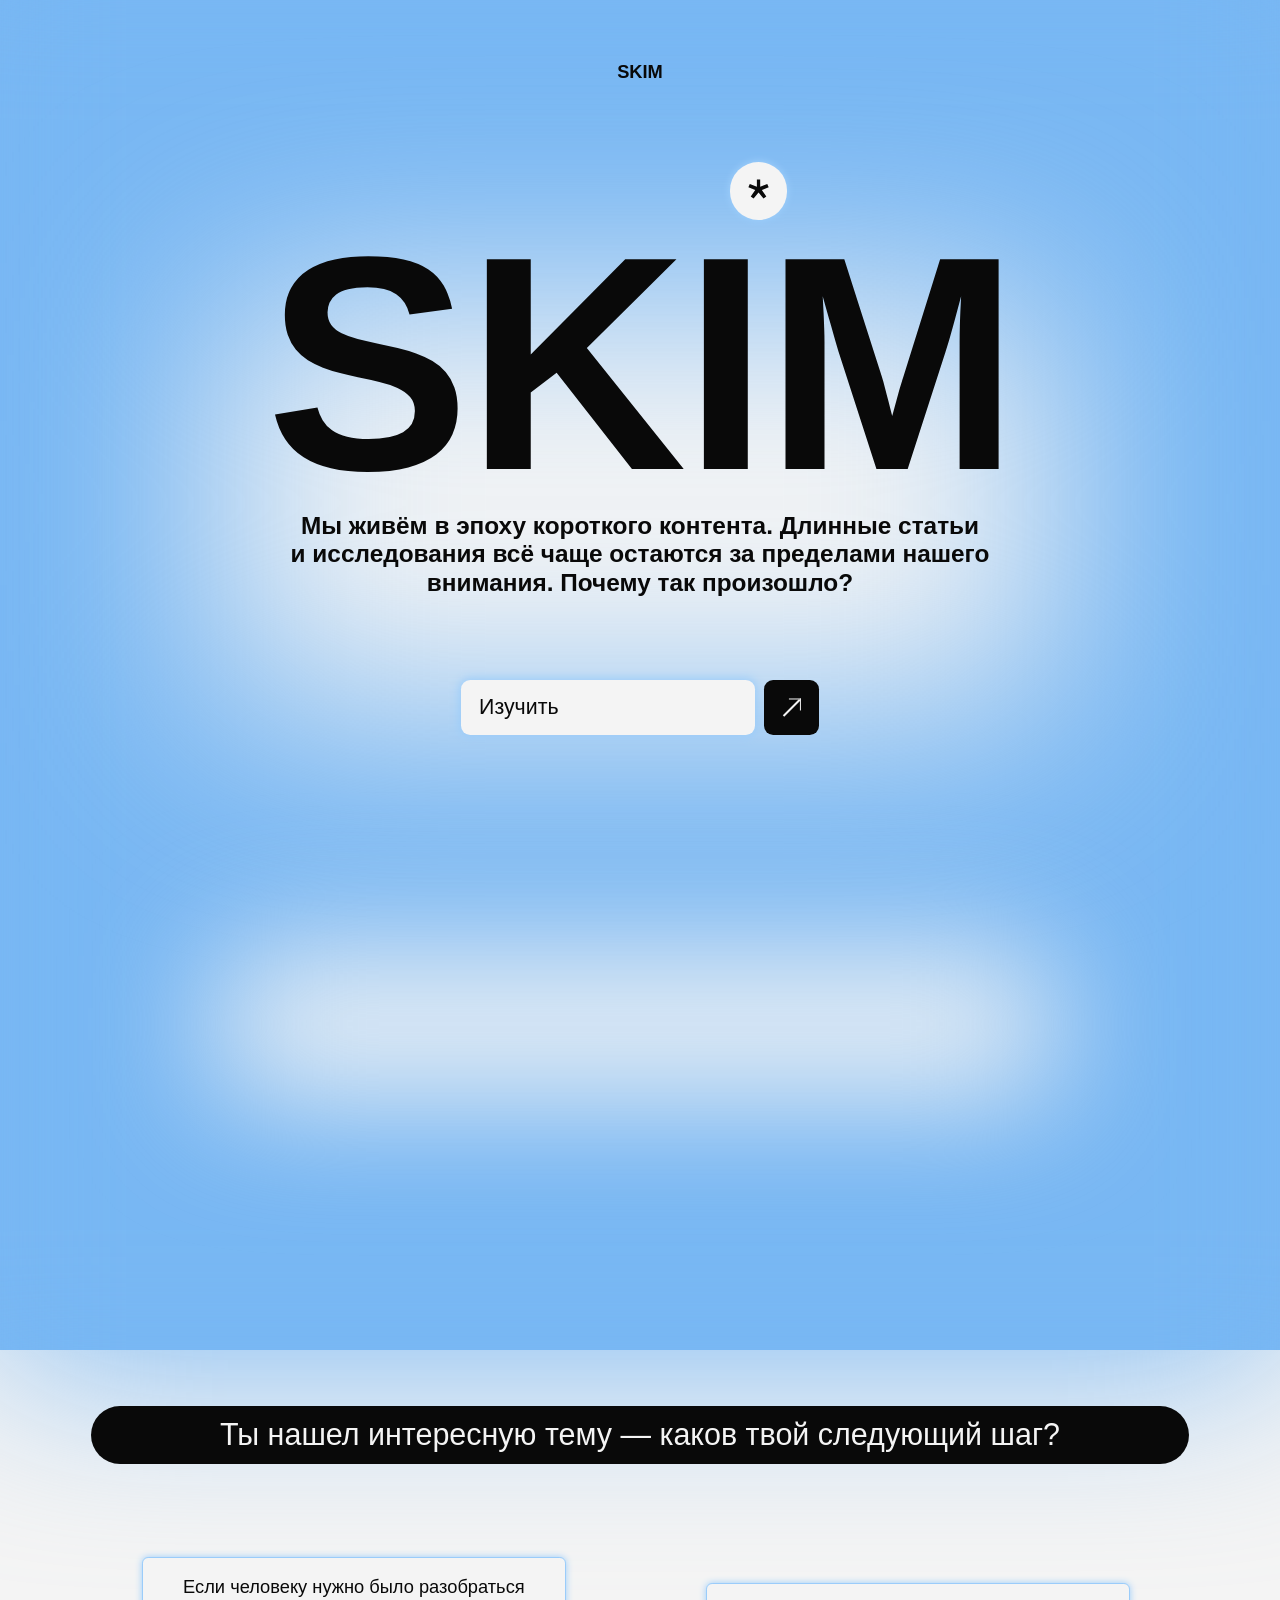
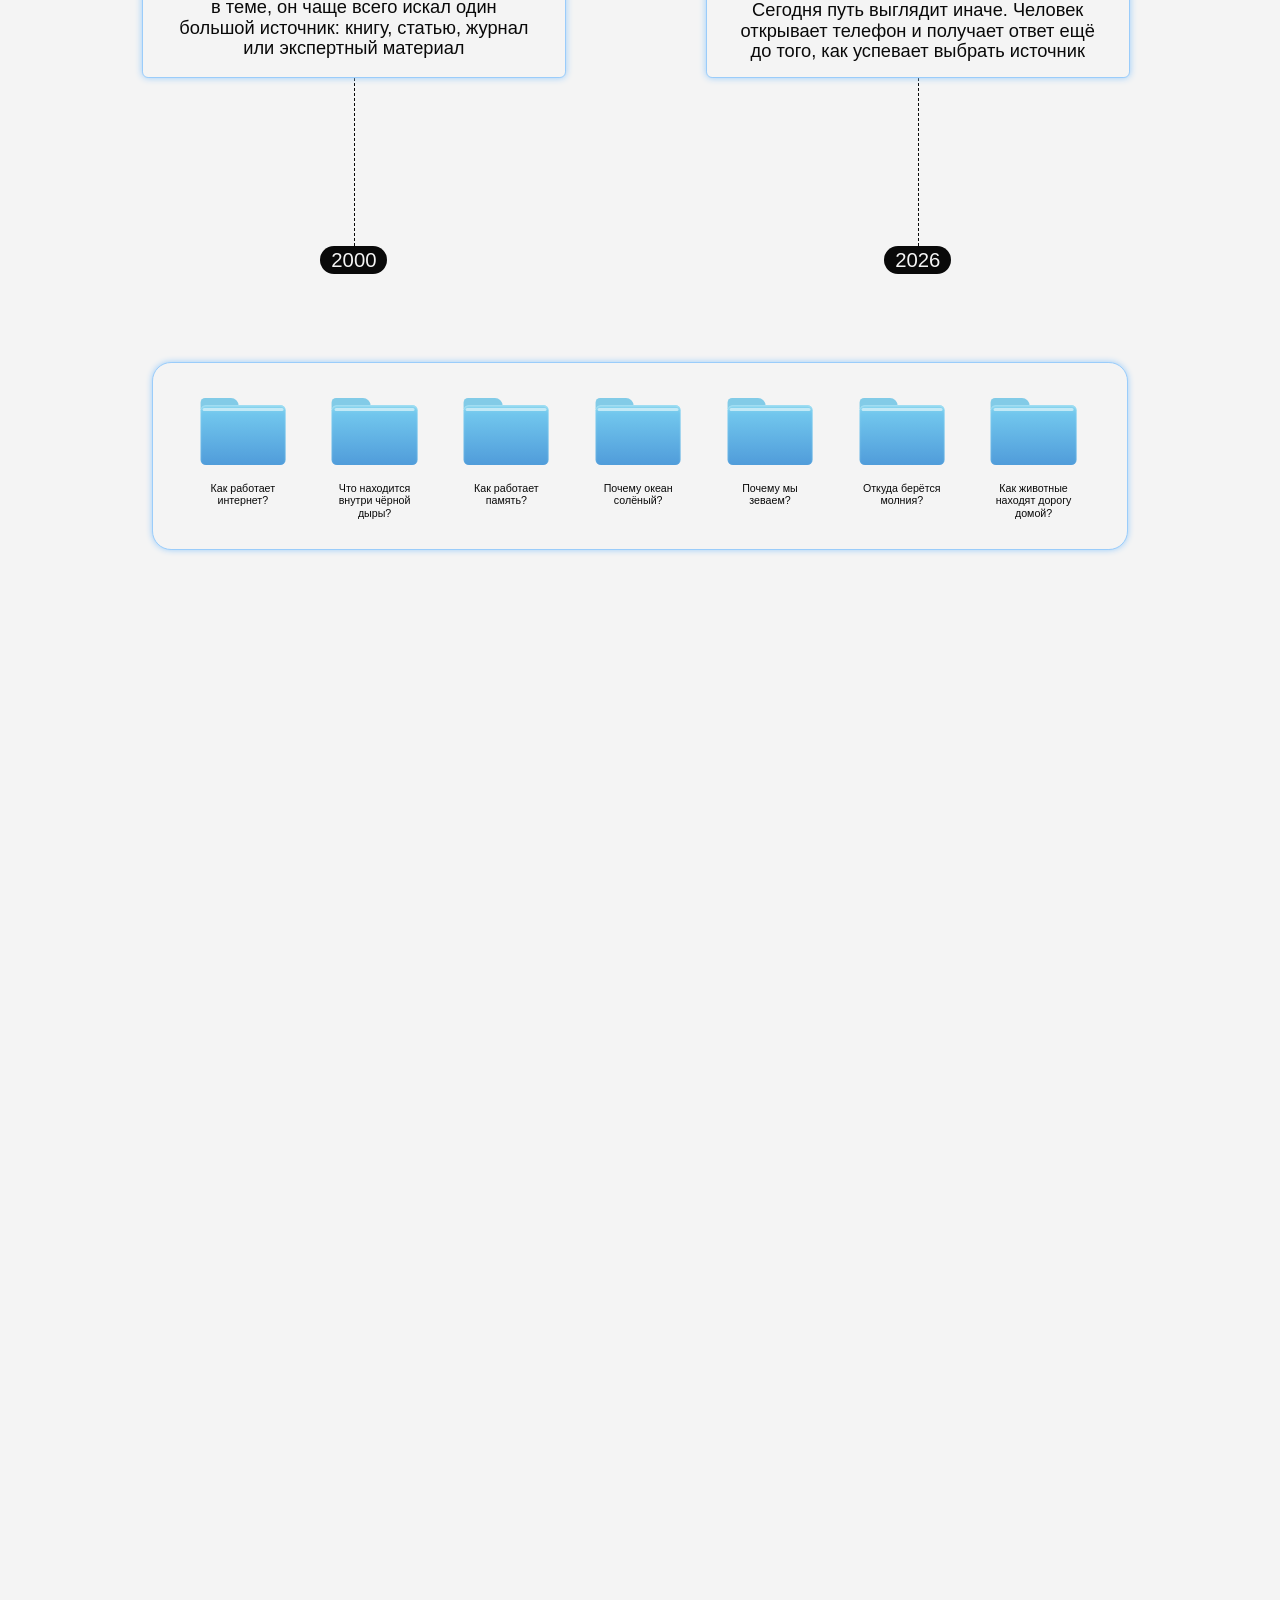
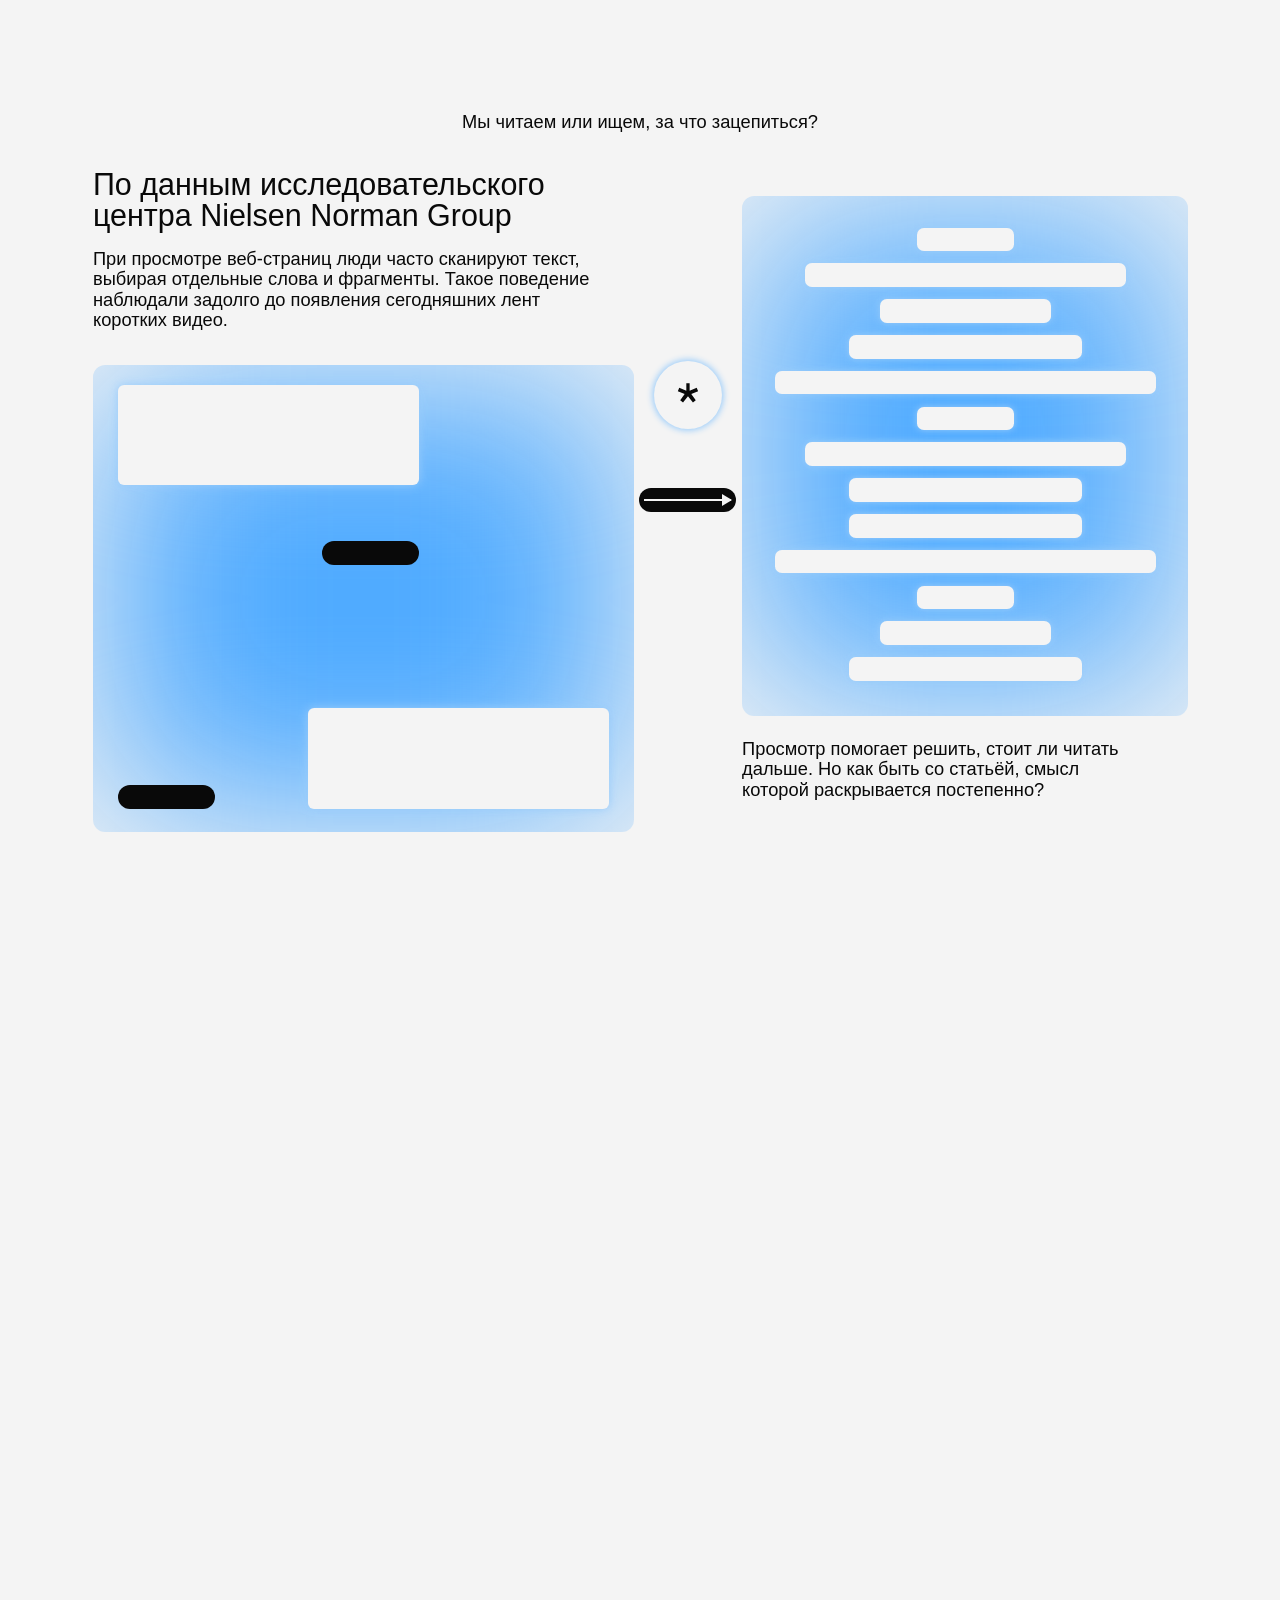
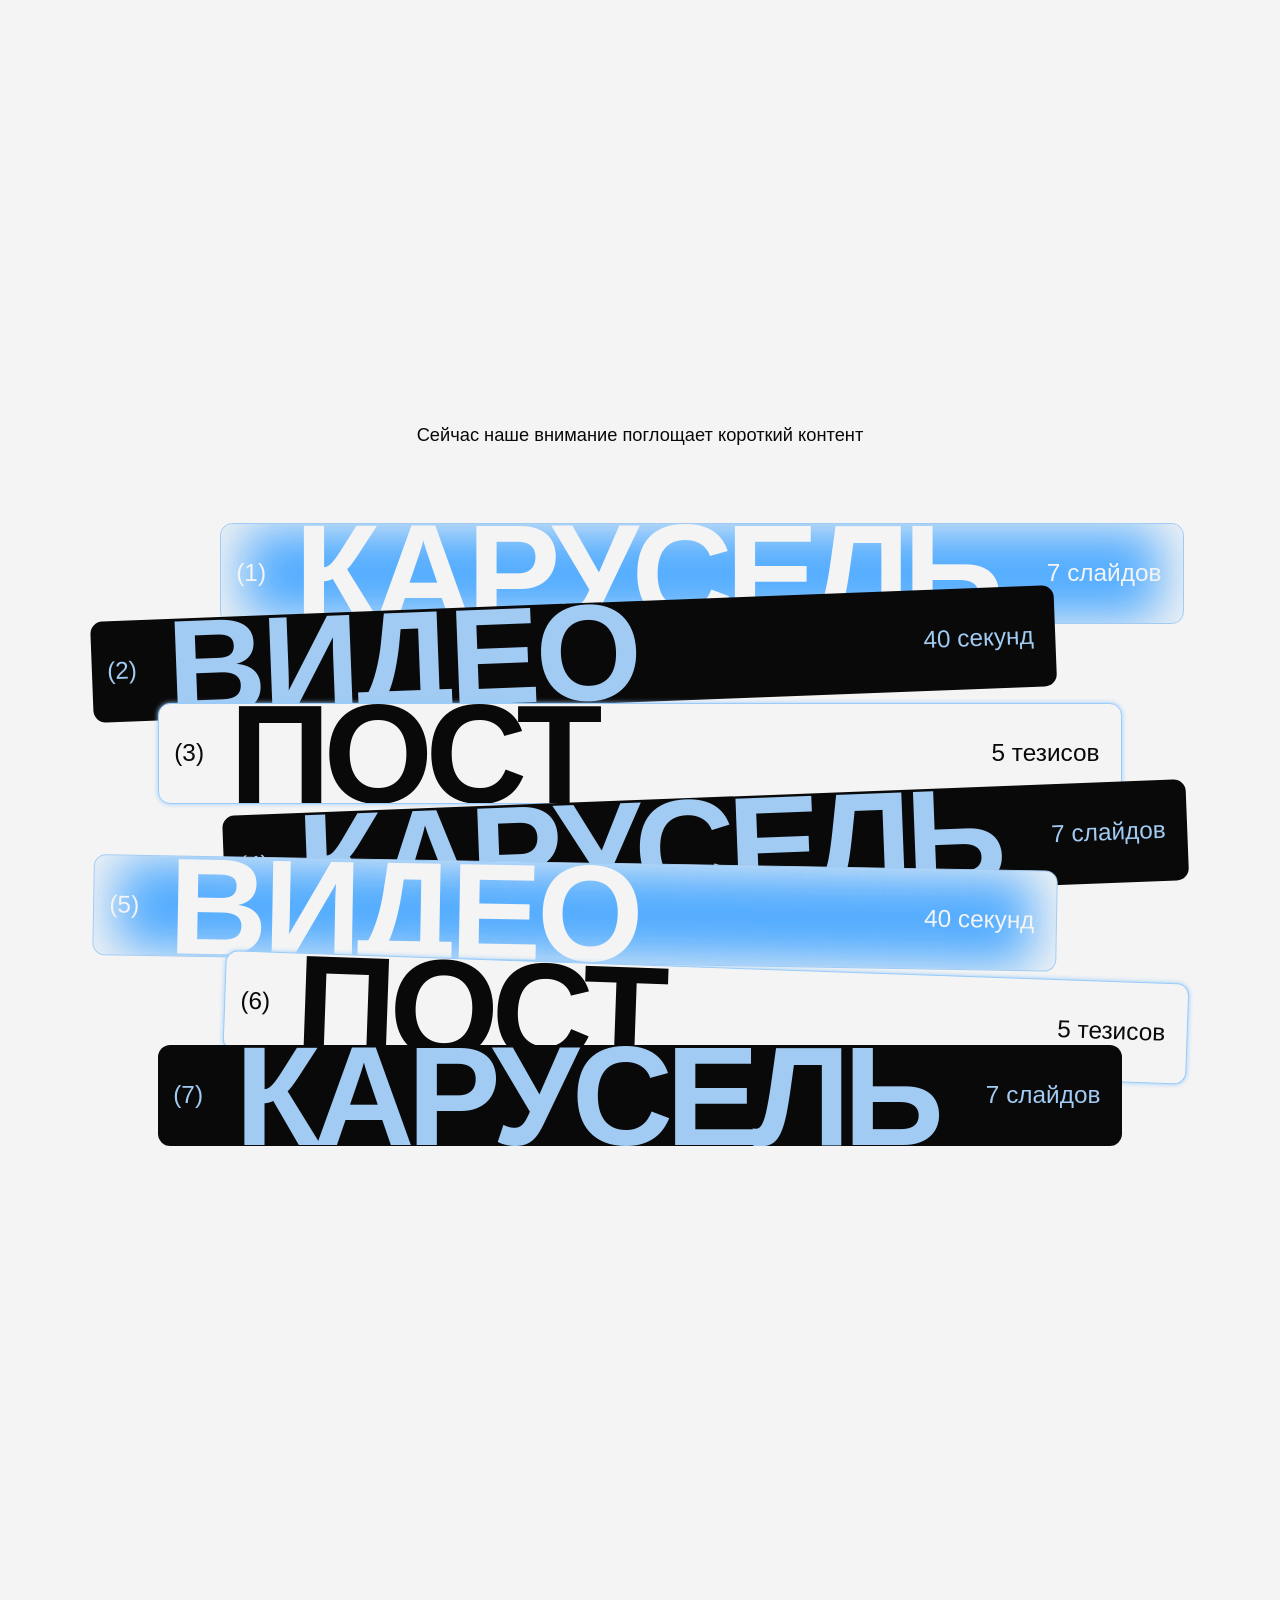
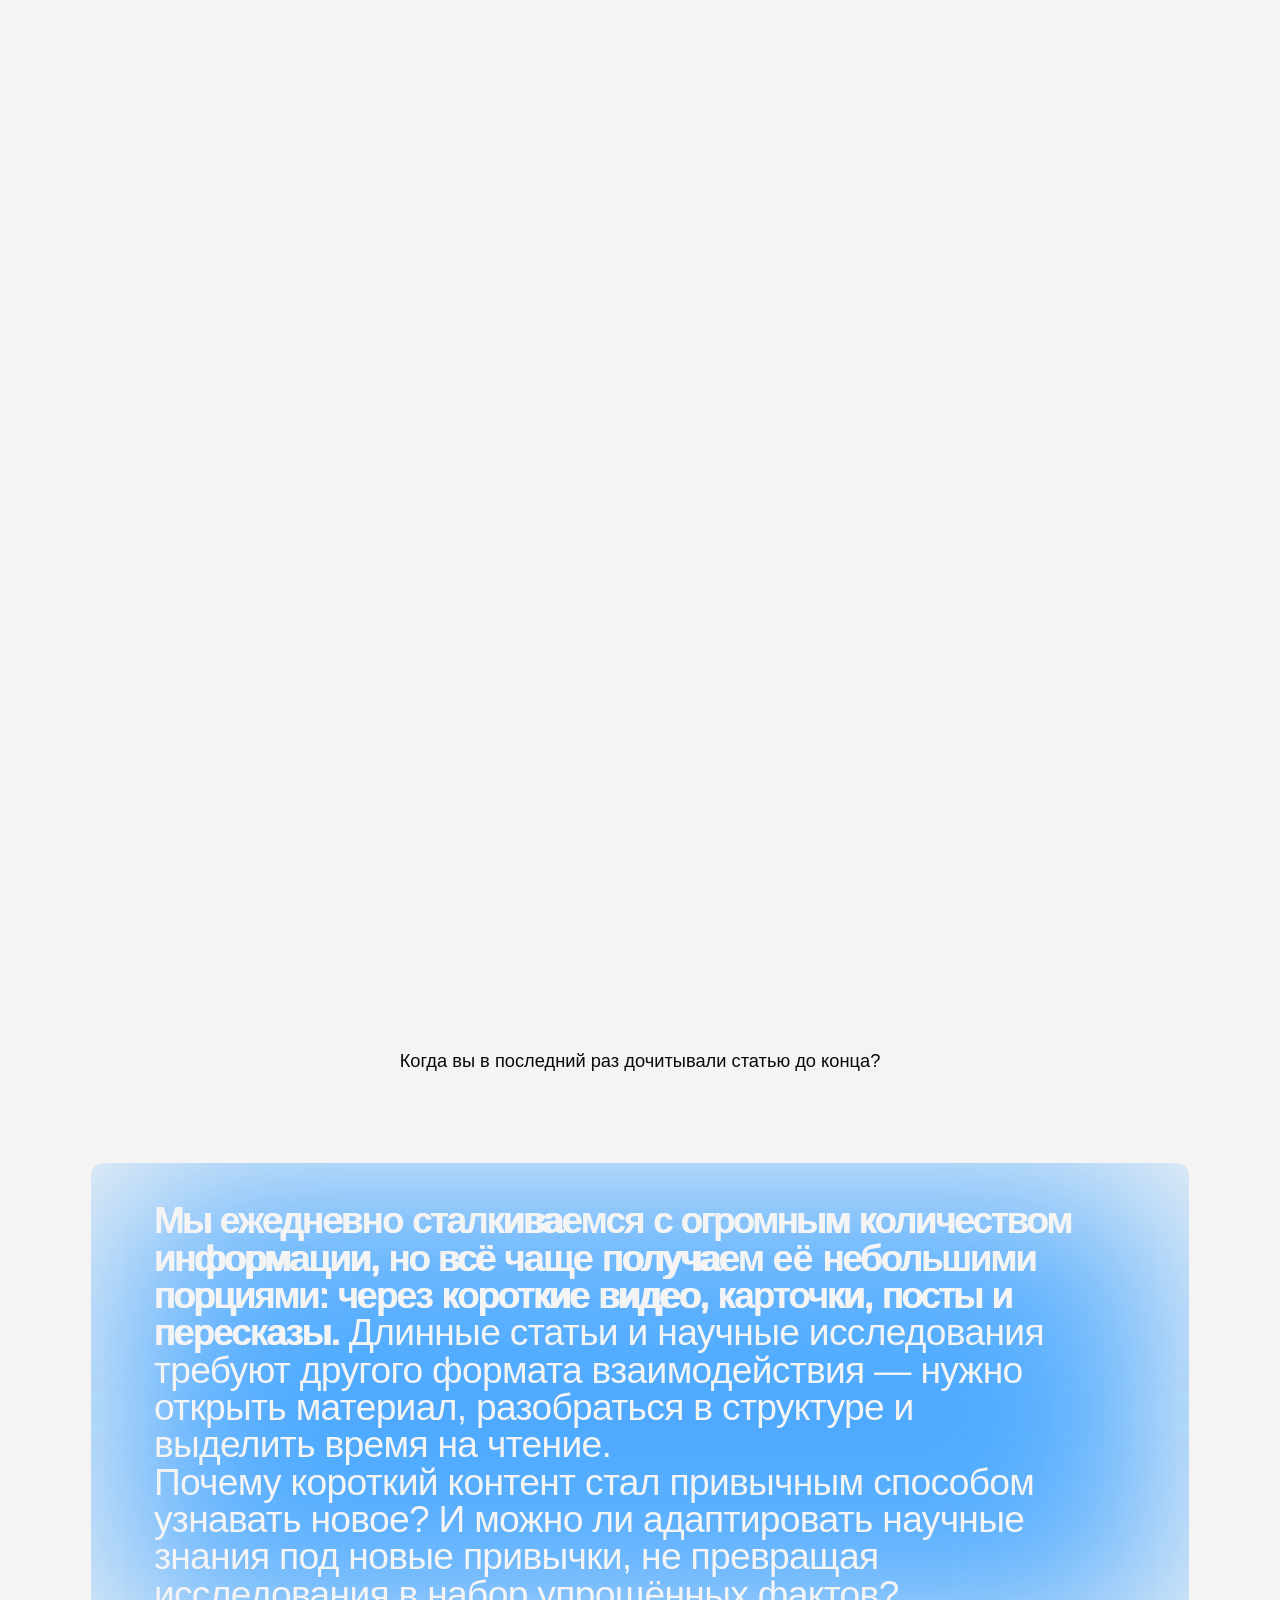
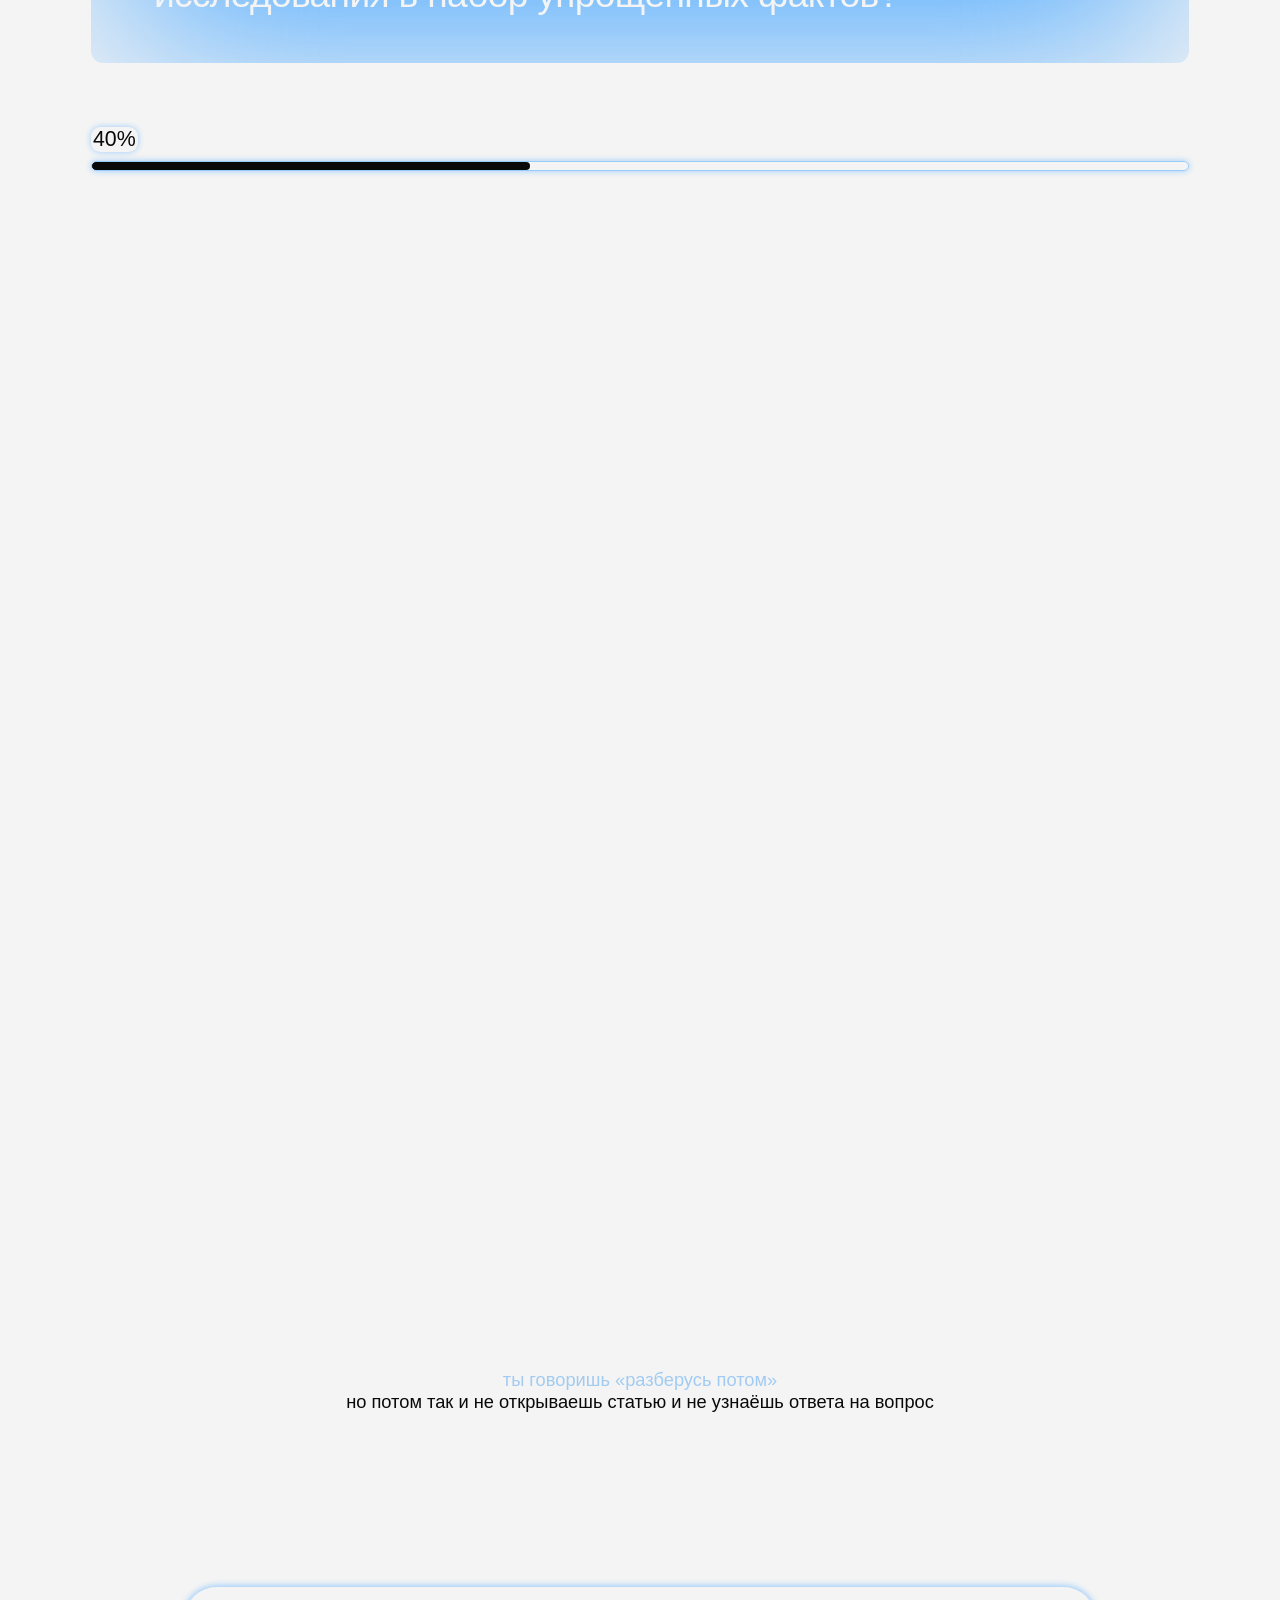
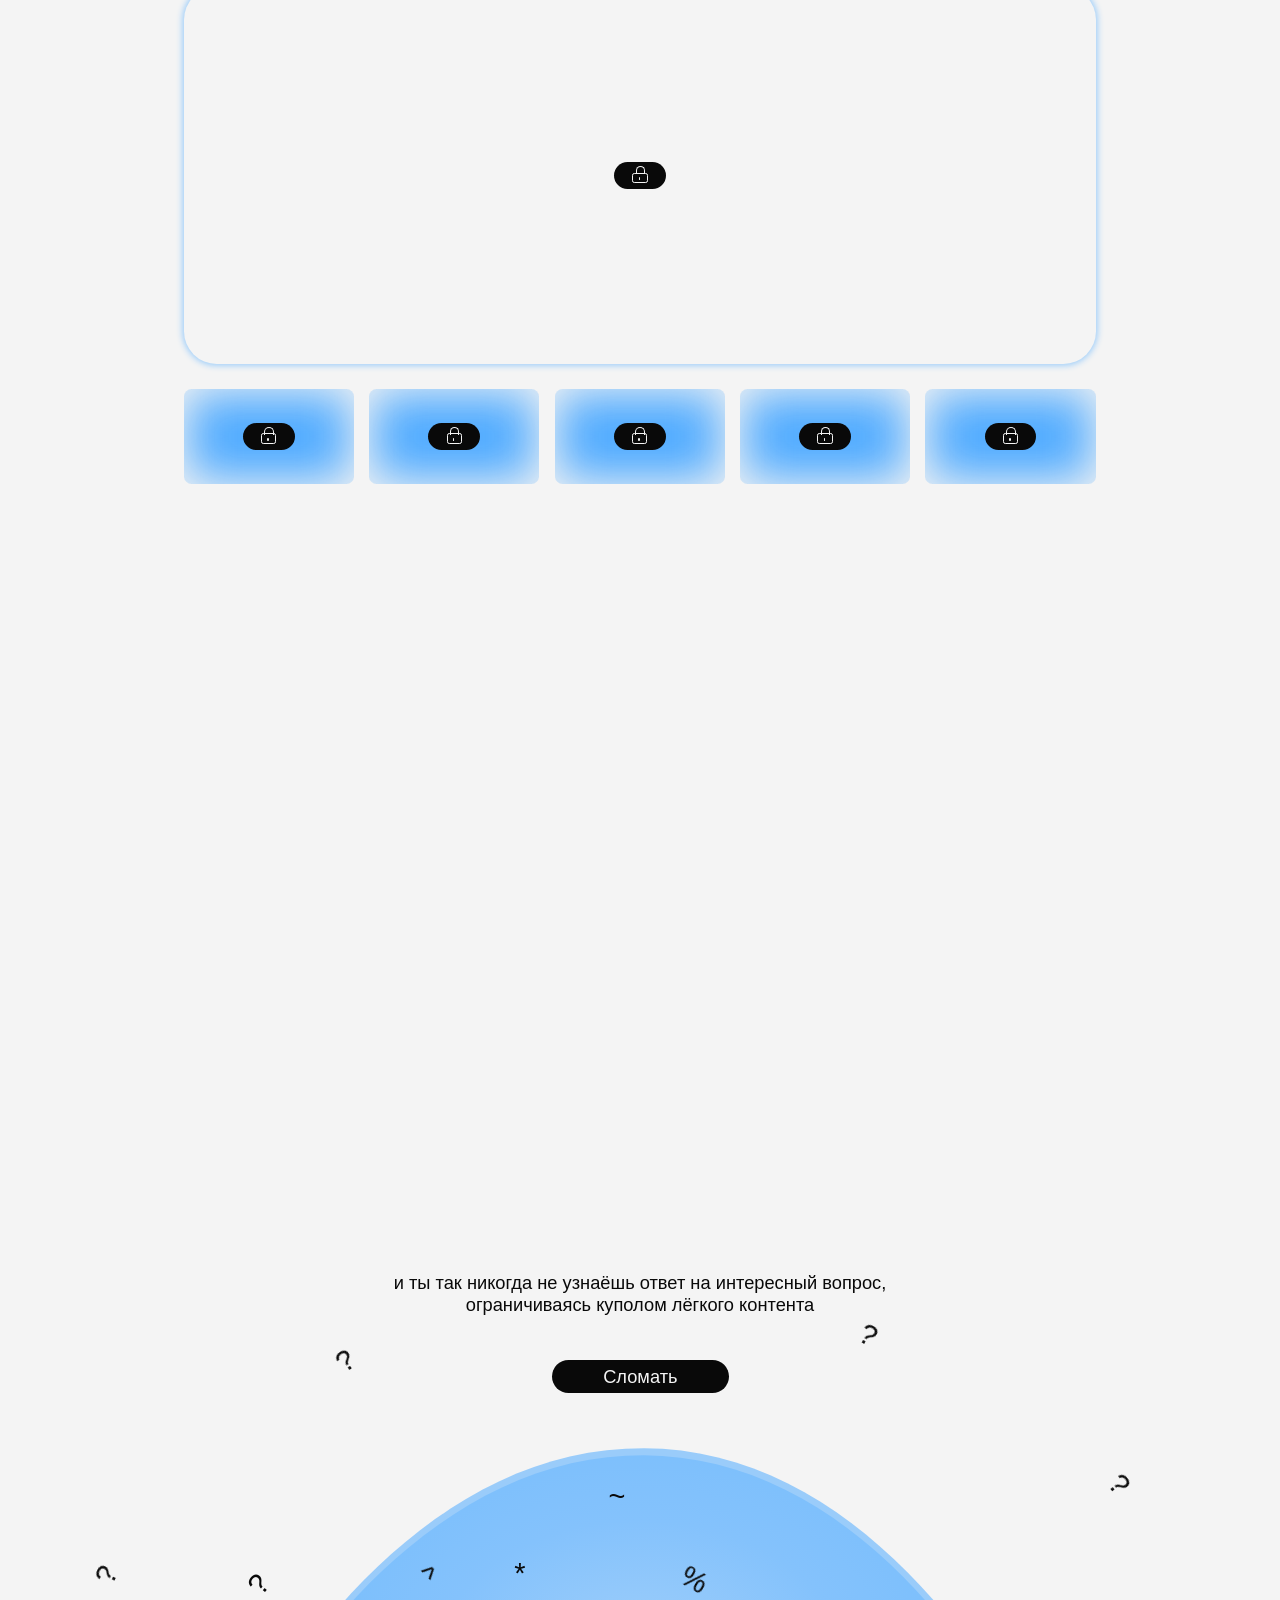
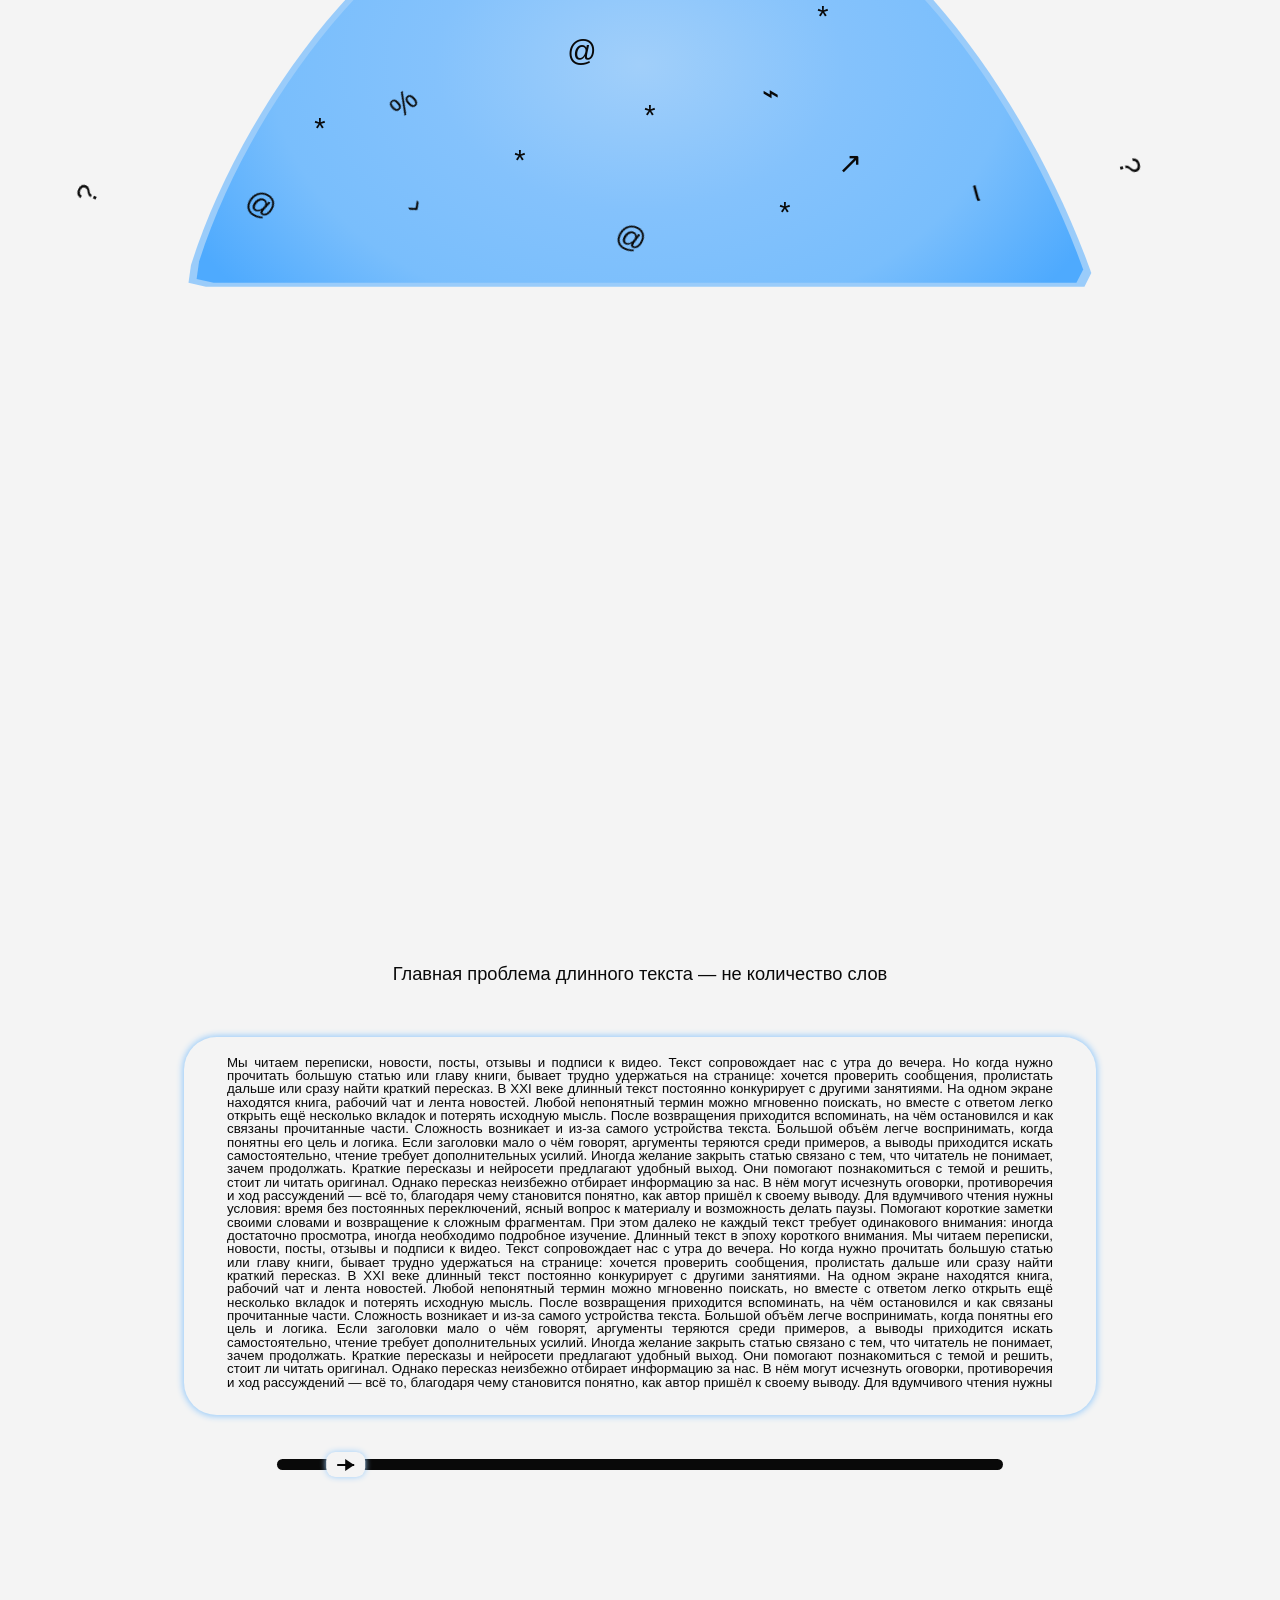
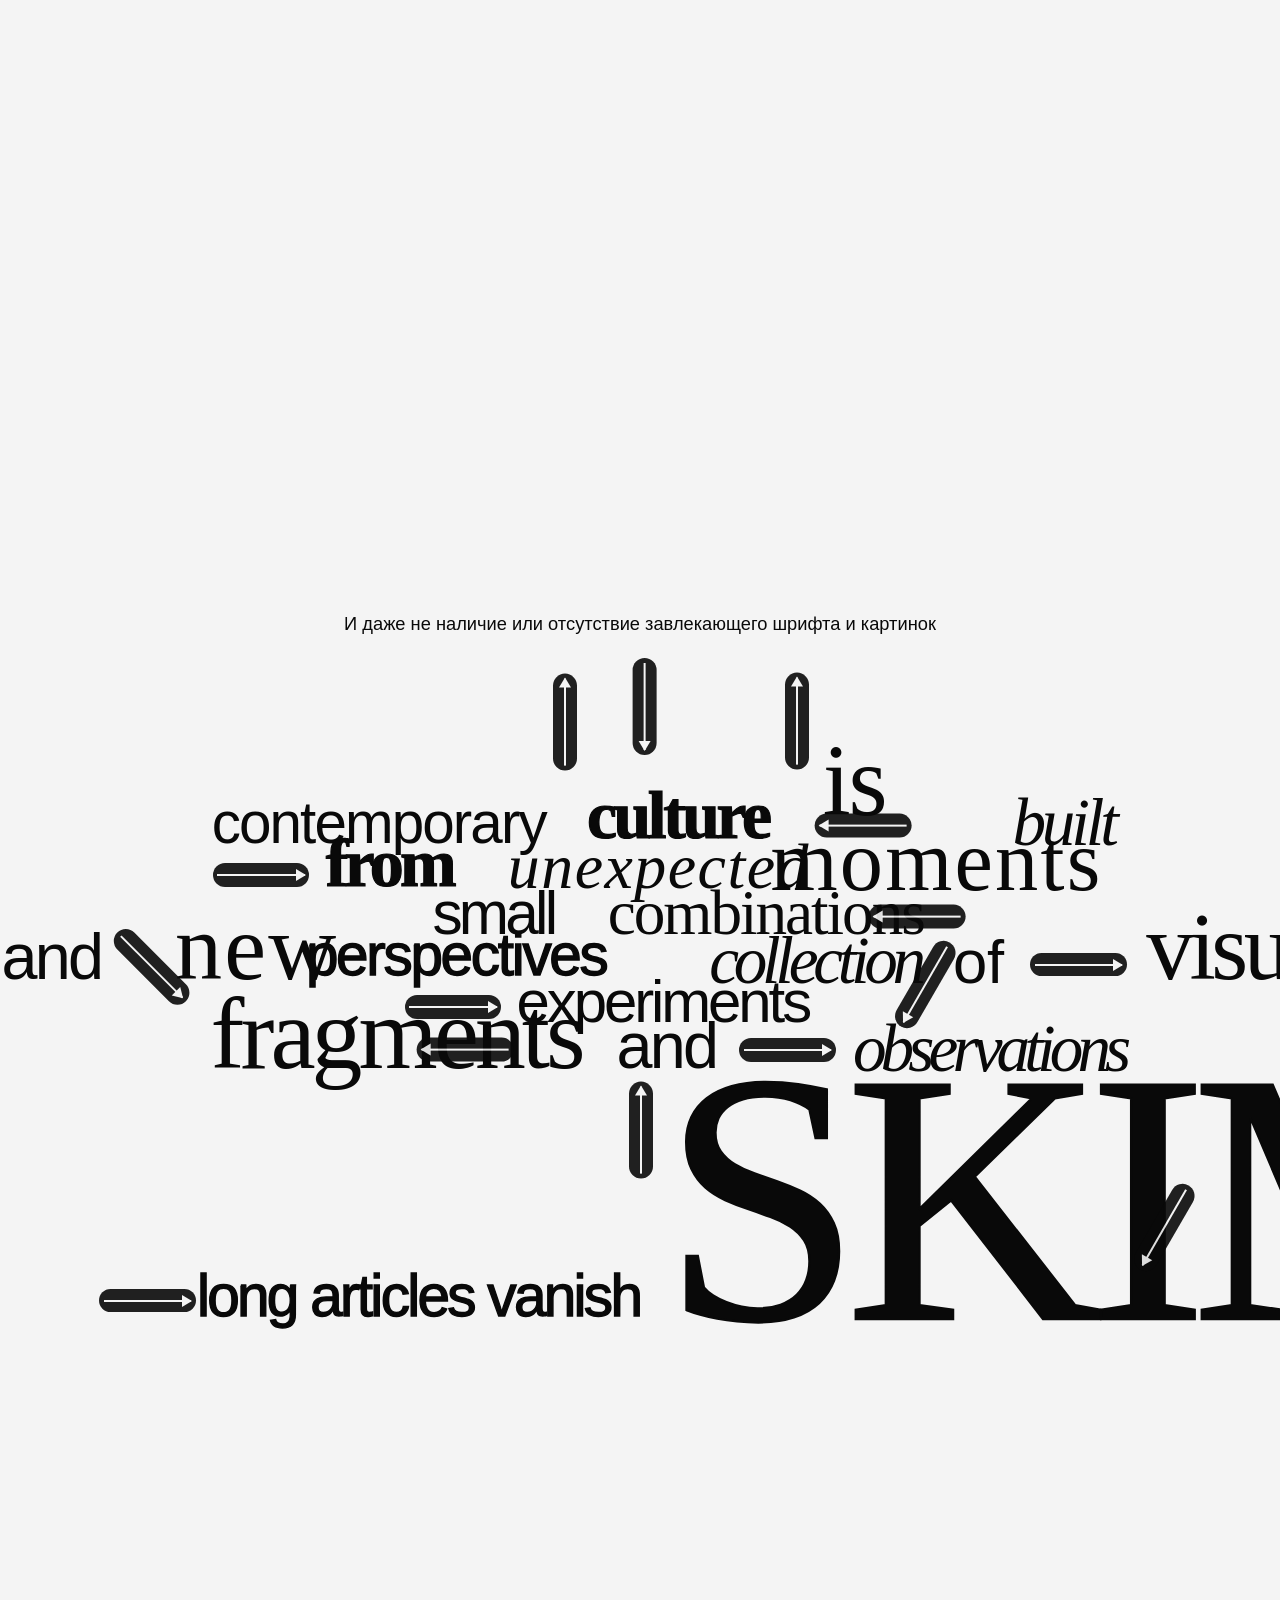
==== commit 48943718: "ссылочк" ====
--- a/index.html
+++ b/index.html
@@ -176,7 +176,7 @@
 </div></section>
 </main>
 <footer class="p2-footer" id="skim-footer" aria-label="SKIM — завершение">
-  <div class="p2-footer-content"><p>SKIM</p><img class="p2-footer-logo" data-logo="skim-mark" src="assets/skim-mark.svg" alt="Знак SKIM" width="81" height="81"></div>
+  <div class="p2-footer-content"><p>SKIM</p><a class="p2-footer-logo" href="https://dzen.ru/id/6ae4c9734d27f64e5dcbbef4?share_to=link" aria-label="Перейти в Дзен проекта SKIM"><img data-logo="skim-mark" src="assets/skim-mark.svg" alt="Знак SKIM" width="81" height="81"></a></div>
 </footer>
 
 </body>
--- a/stylesheet/part2.css
+++ b/stylesheet/part2.css
@@ -42,7 +42,7 @@
 .p2-footer{position:relative;height:calc(318.77*100vw / 1680);min-height:180px;overflow:clip;visibility:hidden;background:var(--paper)}
 .p2-footer:before{content:'';position:absolute;inset:0;background:#4eaaff;border-radius:10px;filter:blur(calc(31.23*100vw / 1680))}
 .p2-footer-content{position:relative;text-align:center;padding-top:calc(68*100vw / 1680)}
-.p2-footer-content p{font-size:calc(49*100vw / 1680);line-height:1.2}.p2-footer-logo{display:block;width:calc(81*100vw / 1680);height:auto;margin:calc(33*100vw / 1680) auto 0}
+.p2-footer-content p{font-size:calc(49*100vw / 1680);line-height:1.2}.p2-footer-logo{display:block;width:calc(81*100vw / 1680);height:auto;margin:calc(33*100vw / 1680) auto 0;cursor:pointer;text-decoration:none}.p2-footer-logo img{display:block;width:100%;height:auto}
 @media(max-width:1000px){
  .scene.part-two{padding:0}.part-two .p2-canvas{width:100%;min-height:100svh;aspect-ratio:auto}
  .p2-quote{left:7%;width:86%;font-size:clamp(23px,4vw,34px);line-height:1.2}.p2-desktop-br{display:none}.p2-reply--large{font-size:clamp(30px,5vw,48px)}
